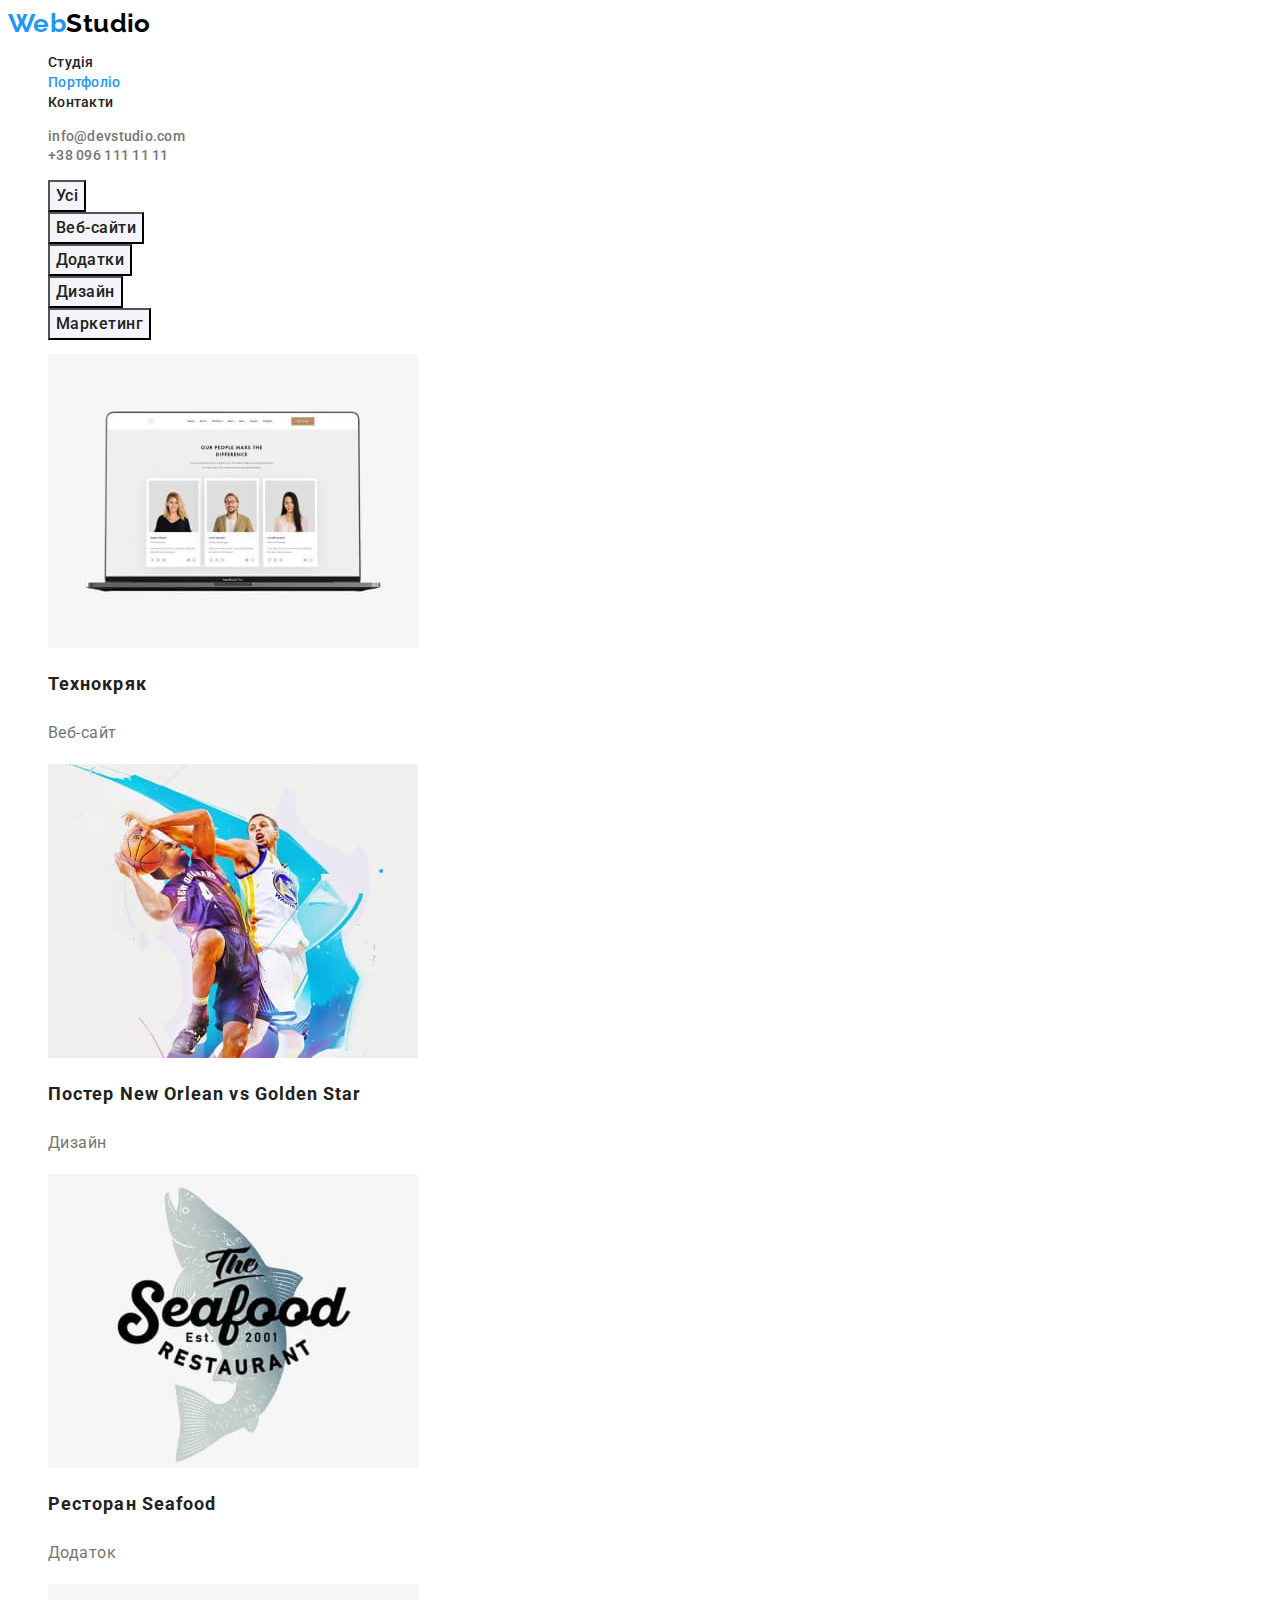
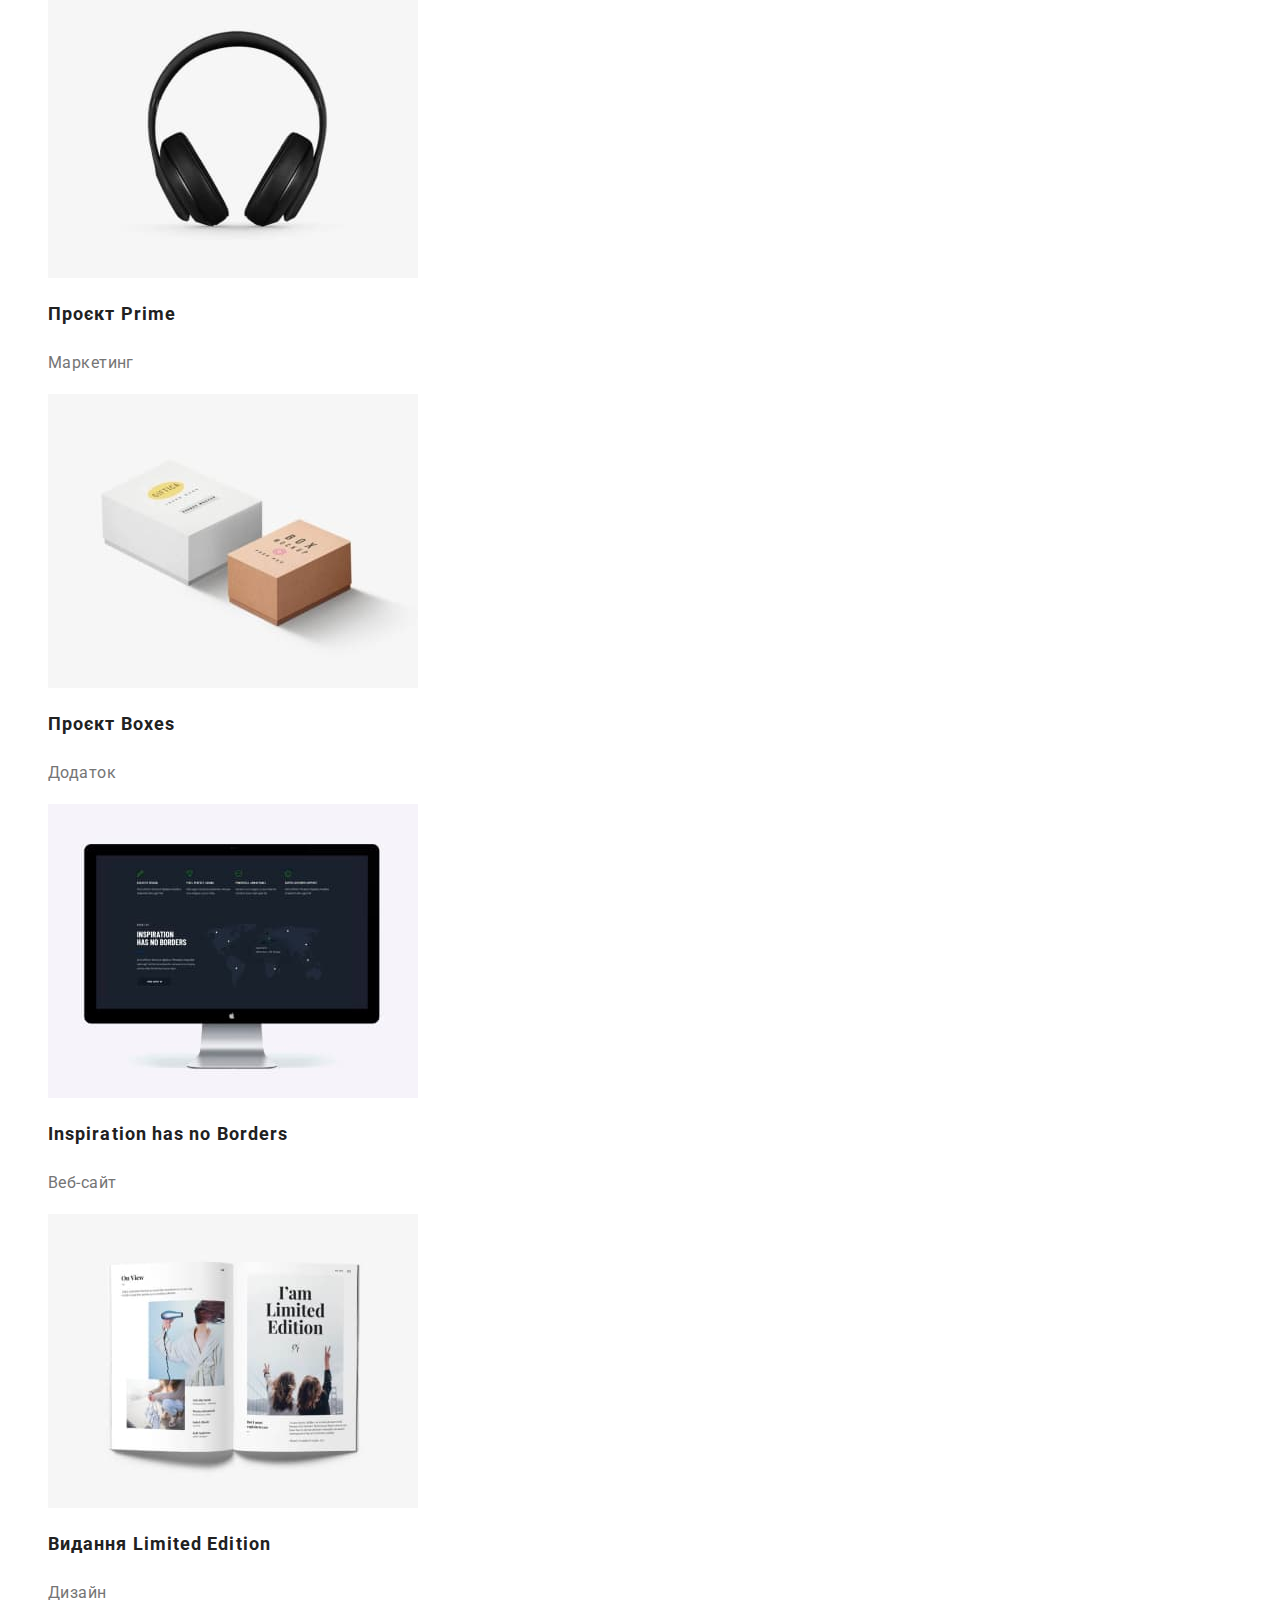
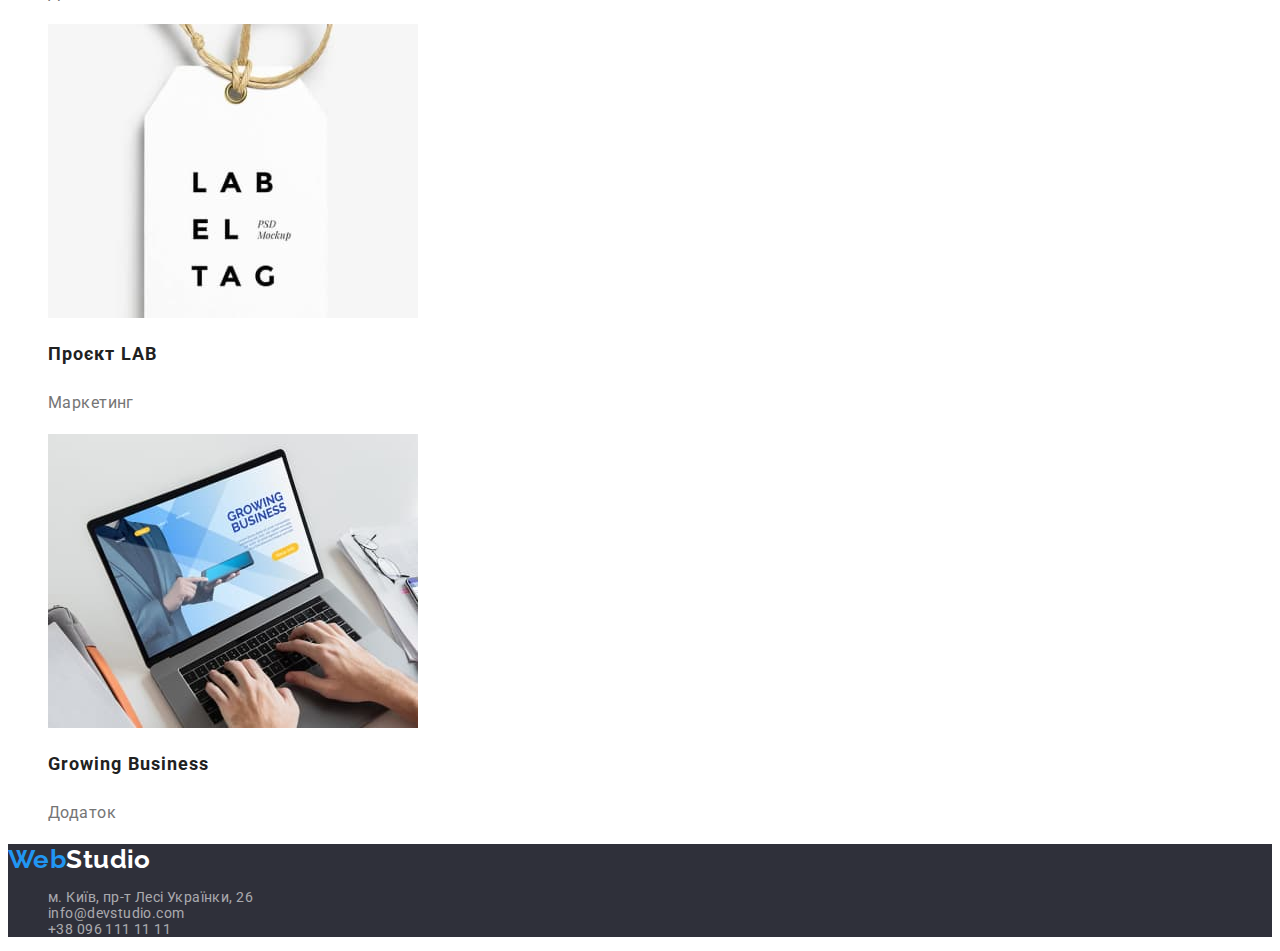
==== portfolio.html @ 928e6379 "Initial commit" ====
<!DOCTYPE html>
<html lang="uk">
  <head>
    <meta charset="UTF-8" />
    <meta http-equiv="X-UA-Compatible" content="IE=edge" />
    <meta name="viewport" content="width=device-width, initial-scale=1.0" />
    <title>WebStudio</title>
    <link rel="preconnect" href="https://fonts.googleapis.com" />
    <link rel="preconnect" href="https://fonts.gstatic.com" crossorigin />
    <link
      href="https://fonts.googleapis.com/css2?family=Raleway:wght@700&family=Roboto:wght@400;500;700;900&display=swap"
      rel="stylesheet"
    />
    <link rel="stylesheet" href="./css/styles.css" />
  </head>
  <body>
    <!-- Header -->
    <header>
      <a href="./index.html" class="logo link"
        ><span class="logo-brand-color">Web</span><span class="logo-black-color">Studio</span></a
      >

      <nav class="site-nav">
        <ul class="list">
          <li><a href="./index.html" class="link">Студія</a></li>
          <li><a href="./portfolio.html" class="link current">Портфоліо</a></li>
          <li><a href="" class="link">Контакти</a></li>
        </ul>
      </nav>

      <ul class="auth-nav list">
        <li><a href="mailto:info@devstudio.com" class="link">info@devstudio.com</a></li>
        <li><a href="tel:+380961111111" class="link">+38 096 111 11 11</a></li>
      </ul>
    </header>

    <!-- Main -->
    <main>
      <!-- Portfolio -->
      <section class="portfolio">
        <!-- Hidden header -->
        <h1 class="portfolio-title visually-hidden">Наші проекти</h1>
        <!-- Hidden header -->
        <ul class="list">
          <li><button type="button" class="portfolio-btn button">Усі</button></li>
          <li><button type="button" class="portfolio-btn button">Веб-сайти</button></li>
          <li><button type="button" class="portfolio-btn button">Додатки</button></li>
          <li><button type="button" class="portfolio-btn button">Дизайн</button></li>
          <li><button type="button" class="portfolio-btn button">Маркетинг</button></li>
        </ul>
        <ul class="list">
          <li>
            <a href="" class="link">
              <img
                src="./images/portfolio-project-1.jpg"
                alt="Презентація членів команди на екрані ноутбуку"
                width="370"
                height="294"
              />
              <h2 class="portfolio-subtitle">Технокряк</h2>
              <p class="portfolio-text">Веб-сайт</p>
            </a>
          </li>
          <li>
            <a href="" class="link">
              <img
                src="./images/portfolio-project-2.jpg"
                alt="Баскетболисти"
                width="370"
                height="294"
              />
              <h2 class="portfolio-subtitle">Постер New Orlean vs Golden Star</h2>
              <p class="portfolio-text">Дизайн</p>
            </a>
          </li>
          <li>
            <a href="" class="link">
              <img
                src="./images/portfolio-project-3.jpg"
                alt="Акула та назва ресторану"
                width="370"
                height="294"
              />
              <h2 class="portfolio-subtitle">Ресторан Seafood</h2>
              <p class="portfolio-text">Додаток</p>
            </a>
          </li>
          <li>
            <a href="" class="link">
              <img
                src="./images/portfolio-project-4.jpg"
                alt="Навушники"
                width="370"
                height="294"
              />
              <h2 class="portfolio-subtitle">Проєкт Prime</h2>
              <p class="portfolio-text">Маркетинг</p>
            </a>
          </li>
          <li>
            <a href="" class="link">
              <img
                src="./images/portfolio-project-5.jpg"
                alt="Дві коробки різного кольору"
                width="370"
                height="294"
              />
              <h2 class="portfolio-subtitle">Проєкт Boxes</h2>
              <p class="portfolio-text">Додаток</p>
            </a>
          </li>
          <li>
            <a href="" class="link">
              <img
                src="./images/portfolio-project-6.jpg"
                alt="Монітор із включеною презентацією"
                width="370"
                height="294"
              />
              <h2 class="portfolio-subtitle">Inspiration has no Borders</h2>
              <p class="portfolio-text">Веб-сайт</p>
            </a>
          </li>
          <li>
            <a href="" class="link">
              <img
                src="./images/portfolio-project-7.jpg"
                alt="Відкритий журнал"
                width="370"
                height="294"
              />
              <h2 class="portfolio-subtitle">Видання Limited Edition</h2>
              <p class="portfolio-text">Дизайн</p>
            </a>
          </li>
          <li>
            <a href="" class="link">
              <img
                src="./images/portfolio-project-8.jpg"
                alt="Етикетка із назвою бренда"
                width="370"
                height="294"
              />
              <h2 class="portfolio-subtitle">Проєкт LAB</h2>
              <p class="portfolio-text">Маркетинг</p>
            </a>
          </li>
          <li>
            <a href="" class="link">
              <img
                src="./images/portfolio-project-9.jpg"
                alt="Людина працює за ноутбуком"
                width="370"
                height="294"
              />
              <h2 class="portfolio-subtitle">Growing Business</h2>
              <p class="portfolio-text">Додаток</p>
            </a>
          </li>
        </ul>
      </section>
    </main>

    <!-- Footer -->

    <footer class="footer">
      <a href="./index.html" class="logo link"
        ><span class="logo-brand-color">Web</span><span class="logo-white-color">Studio</span></a
      >
      <address class="address">
        <ul class="list">
          <li class="adress-item">
            <a
              href="https://goo.gl/maps/5fsfiBMW47e9YTmSA"
              target="_blank"
              rel="noopener noreferrer nofollow"
              class="link"
              >м. Київ, пр-т Лесі Українки, 26</a
            >
          </li>
          <li class="adress-item">
            <a href="mailto:info@devstudio.com" class="link">info@devstudio.com</a>
          </li>
          <li class="adress-item">
            <a href="tel:+380961111111" class="link">+38 096 111 11 11</a>
          </li>
        </ul>
      </address>
    </footer>
  </body>
</html>
---- css/styles.css ----
:root {
    --primary-color: #757575;
    --secondary-color: #212121;
    --brand-color: #2196F3;
    --logo-primary-color: #000000;
    --logo-secondary-color: #FFFFFF;
    --address-footer-color: rgba(255, 255, 255, 0.6);
    --hero-and-footer-background-color: #2F303A;
    --hero-btn-backhround-hover: #188CE8;
    --portfolio-btn-background-color: #F5F4FA;
    --primary-font-family: 'Roboto',
        sans-serif;
    --logo-font-family: 'Raleway',
        sans-serif;
}

/* General */

body {
    color: var(--primary-color);

    font-family: var(--primary-font-family);
    font-size: 14px;
    letter-spacing: 0.03em;
}

.link {
    text-decoration: none;
}

.list {
    list-style: none;
}

.button {
    cursor: pointer;
}

.visually-hidden {
    color: rgba(0, 0, 0, 0);
    position: absolute;
    width: 1px;
    height: 1px;
    margin: -1px;
    border: 0;
    padding: 0;
    white-space: nowrap;
    clip-path: inset(100%);
    clip: rect(0 0 0 0);
    overflow: hidden;
}


/* logo */

.logo {
    font-family: var(--logo-font-family);
    font-weight: 700;
    font-size: 26px;
    line-height: 1.19;
}

.logo-brand-color {
    color: var(--brand-color);
}

.logo-black-color {
    color: var(--logo-primary-color)
}

.logo-white-color {
    color: var(--logo-secondary-color)
}

/* Header */

.site-nav .link{
    color: var(--secondary-color);

    font-weight: 500;
    font-size: 14px;
    line-height: 1.42;
    letter-spacing: 0.02em;
}

.site-nav .current {
    color: var(--brand-color)
}

.auth-nav .link {
    color: inherit;

    font-weight: 500;
    font-size: 14px;
    line-height: 1.42;
    letter-spacing: 0.02em;
}

.site-nav .link:hover,
.site-nav .link:focus,
.auth-nav .link:hover,
.auth-nav .link:focus {
    color: var(--brand-color);
}

/* Hero */

.hero,
.footer {
    background-color: var(--hero-and-footer-background-color);
}

.hero-title {
    color: var(--logo-secondary-color);

    font-weight: 900;
    font-size: 44px;
    line-height: 1.36;
    text-align: center;
    letter-spacing: 0.06em;
    text-transform: uppercase;
}

.hero-btn {
    color: var(--logo-secondary-color);
    background-color: var(--brand-color);

    font-family: inherit;
    font-weight: 700;
    font-size: 16px;
    line-height: 1.88;
    text-align: center;
    letter-spacing: 0.06em;
}

.hero-btn:hover,
.hero-btn:focus {
    background-color: var(--hero-btn-backhround-hover);
}

/* index.html -> h2 */

.features-title,
.activities-title,
.team-title {
color: var(--secondary-color);

font-weight: 700;
font-size: 36px;
line-height: 1.17;
text-align: center;
}

/* Features */

.features-subtitle {
    color: var(--secondary-color);

    font-weight: 700;
    font-size: 14px;
    line-height: 1.14;
    text-transform: uppercase;
}

.features-text {
    line-height: 1.71;
}

/* Our team */

.team-subtitle {
    color: var(--secondary-color);

    font-weight: 500;
    font-size: 16px;
    line-height: 1.19;
    text-align: center;
}

.team-text {
    font-size: 16px;
    line-height: 1.19;
    text-align: center;
}

/* address */

.address .link {
    color: var(--address-footer-color); 

    font-style: normal;  
}

.address .link:hover,
.address .link:focus {
    color: var(--logo-secondary-color);
}

/* Portfolio */

.portfolio-title {
    color: var(--secondary-color);
    
    font-weight: 700;
    font-size: 36px;
    line-height: 1.17;
    text-align: center;
}

.portfolio-subtitle {
    color: var(--secondary-color);

    font-weight: 700;
    font-size: 18px;
    line-height: 2;
    letter-spacing: 0.06em;
}

.portfolio-text {
    color: var(--primary-color);

    font-size: 16px;
    line-height: 1.88;  
}

/* Portfolio - buttons */

.portfolio-btn {
    color: var(--secondary-color);
    background-color: var(--portfolio-btn-background-color);

    font-family: inherit;
    font-style: normal;
    font-weight: 500;
    font-size: 16px;
    line-height: 1.62;
    text-align: center;
    letter-spacing: 0.03em;
}

.portfolio-btn:hover,
.portfolio-btn:focus {
    color: var(--logo-secondary-color);
    background-color: var(--brand-color);
}
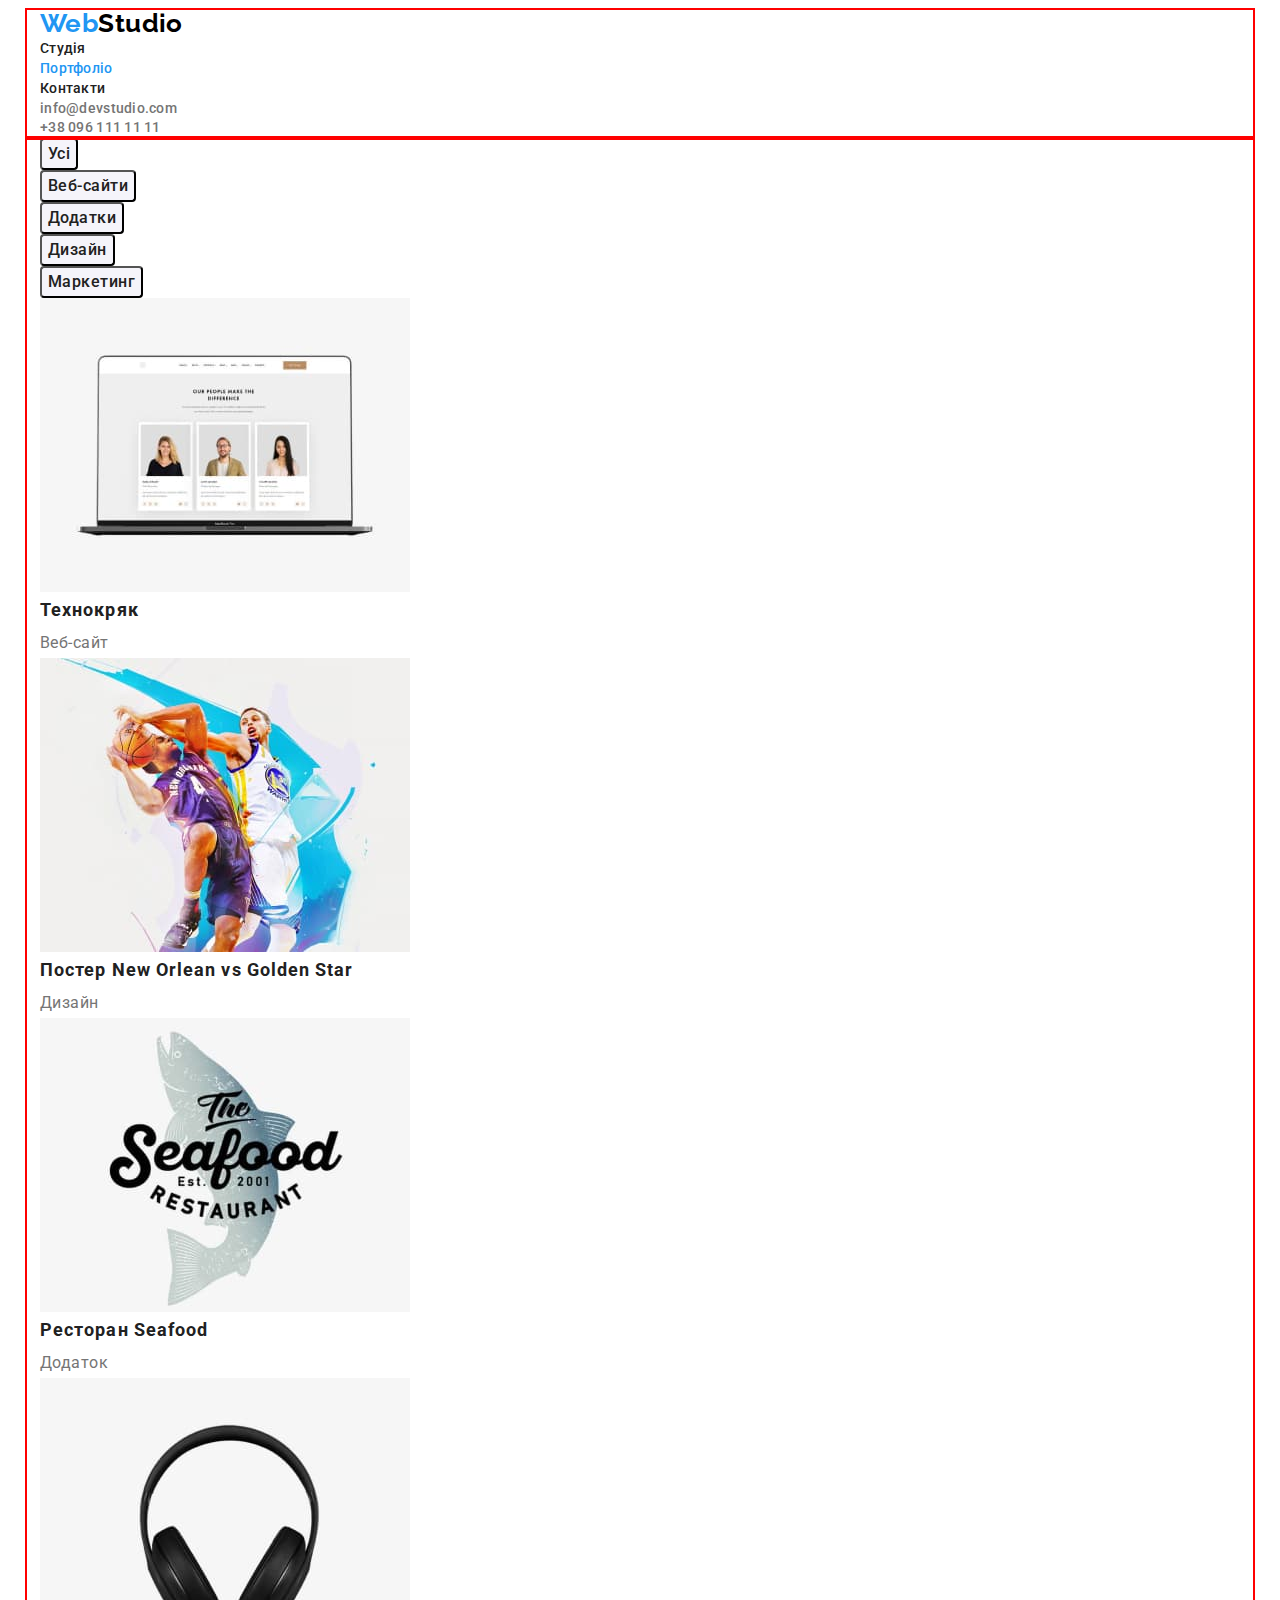
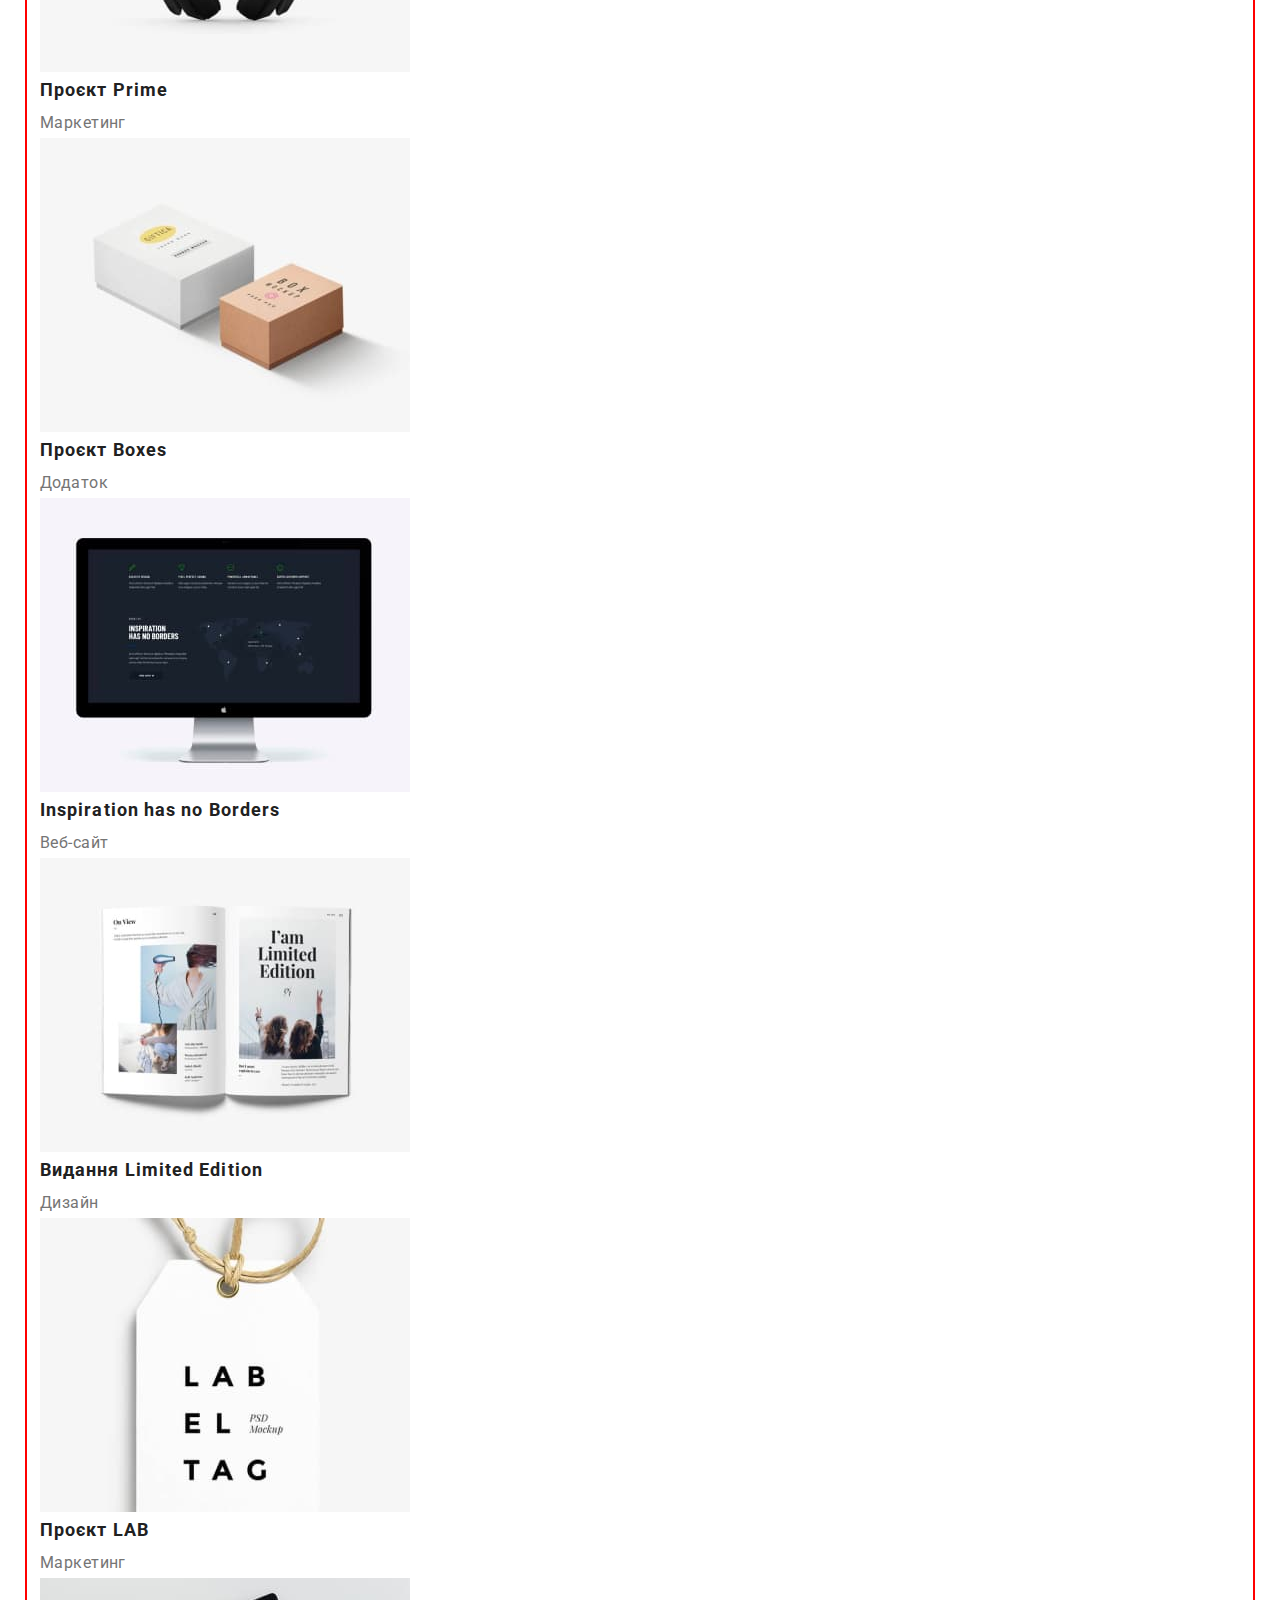
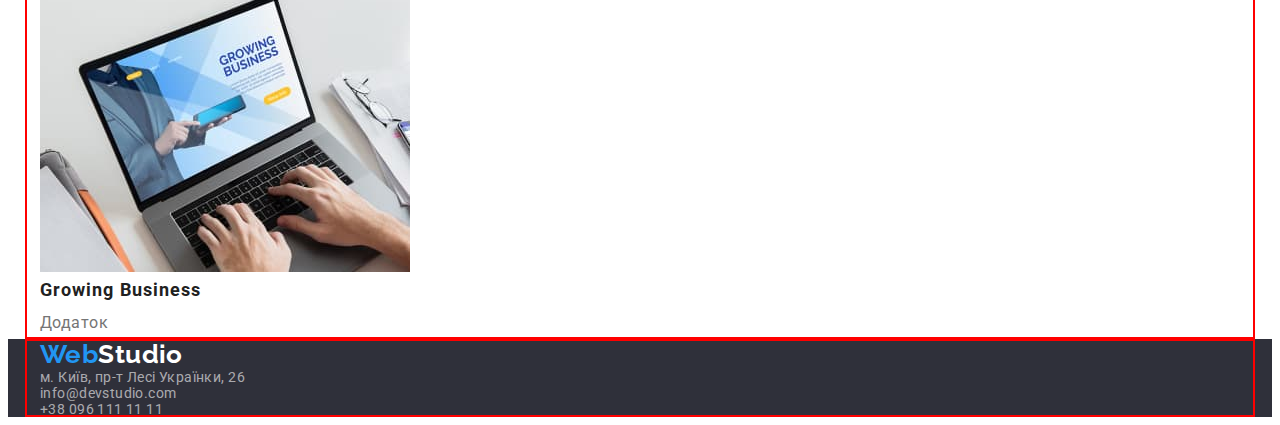
==== commit abcc6766: "add reset and container" ====
--- a/portfolio.html
+++ b/portfolio.html
@@ -5,187 +5,203 @@
     <meta http-equiv="X-UA-Compatible" content="IE=edge" />
     <meta name="viewport" content="width=device-width, initial-scale=1.0" />
     <title>WebStudio</title>
+
+    <link
+      rel="stylesheet"
+      href="https://cdnjs.cloudflare.com/ajax/libs/modern-normalize/1.1.0/modern-normalize.min.css"
+      integrity="sha512-wpPYUAdjBVSE4KJnH1VR1HeZfpl1ub8YT/NKx4PuQ5NmX2tKuGu6U/JRp5y+Y8XG2tV+wKQpNHVUX03MfMFn9Q=="
+      crossorigin="anonymous"
+      referrerpolicy="no-referrer"
+    />
+
     <link rel="preconnect" href="https://fonts.googleapis.com" />
     <link rel="preconnect" href="https://fonts.gstatic.com" crossorigin />
     <link
       href="https://fonts.googleapis.com/css2?family=Raleway:wght@700&family=Roboto:wght@400;500;700;900&display=swap"
       rel="stylesheet"
     />
+
     <link rel="stylesheet" href="./css/styles.css" />
   </head>
   <body>
     <!-- Header -->
     <header>
-      <a href="./index.html" class="logo link"
-        ><span class="logo-brand-color">Web</span><span class="logo-black-color">Studio</span></a
-      >
-
-      <nav class="site-nav">
-        <ul class="list">
-          <li><a href="./index.html" class="link">Студія</a></li>
-          <li><a href="./portfolio.html" class="link current">Портфоліо</a></li>
-          <li><a href="" class="link">Контакти</a></li>
+      <div class="container">
+        <a href="./index.html" class="logo link"
+          ><span class="logo-brand-color">Web</span><span class="logo-black-color">Studio</span></a
+        >
+
+        <nav class="site-nav">
+          <ul class="list">
+            <li><a href="./index.html" class="link">Студія</a></li>
+            <li><a href="./portfolio.html" class="link current">Портфоліо</a></li>
+            <li><a href="" class="link">Контакти</a></li>
+          </ul>
+        </nav>
+
+        <ul class="auth-nav list">
+          <li><a href="mailto:info@devstudio.com" class="link">info@devstudio.com</a></li>
+          <li><a href="tel:+380961111111" class="link">+38 096 111 11 11</a></li>
         </ul>
-      </nav>
-
-      <ul class="auth-nav list">
-        <li><a href="mailto:info@devstudio.com" class="link">info@devstudio.com</a></li>
-        <li><a href="tel:+380961111111" class="link">+38 096 111 11 11</a></li>
-      </ul>
+      </div>
     </header>
 
     <!-- Main -->
     <main>
       <!-- Portfolio -->
       <section class="portfolio">
-        <!-- Hidden header -->
-        <h1 class="portfolio-title visually-hidden">Наші проекти</h1>
-        <!-- Hidden header -->
-        <ul class="list">
-          <li><button type="button" class="portfolio-btn button">Усі</button></li>
-          <li><button type="button" class="portfolio-btn button">Веб-сайти</button></li>
-          <li><button type="button" class="portfolio-btn button">Додатки</button></li>
-          <li><button type="button" class="portfolio-btn button">Дизайн</button></li>
-          <li><button type="button" class="portfolio-btn button">Маркетинг</button></li>
-        </ul>
-        <ul class="list">
-          <li>
-            <a href="" class="link">
-              <img
-                src="./images/portfolio-project-1.jpg"
-                alt="Презентація членів команди на екрані ноутбуку"
-                width="370"
-                height="294"
-              />
-              <h2 class="portfolio-subtitle">Технокряк</h2>
-              <p class="portfolio-text">Веб-сайт</p>
-            </a>
-          </li>
-          <li>
-            <a href="" class="link">
-              <img
-                src="./images/portfolio-project-2.jpg"
-                alt="Баскетболисти"
-                width="370"
-                height="294"
-              />
-              <h2 class="portfolio-subtitle">Постер New Orlean vs Golden Star</h2>
-              <p class="portfolio-text">Дизайн</p>
-            </a>
-          </li>
-          <li>
-            <a href="" class="link">
-              <img
-                src="./images/portfolio-project-3.jpg"
-                alt="Акула та назва ресторану"
-                width="370"
-                height="294"
-              />
-              <h2 class="portfolio-subtitle">Ресторан Seafood</h2>
-              <p class="portfolio-text">Додаток</p>
-            </a>
-          </li>
-          <li>
-            <a href="" class="link">
-              <img
-                src="./images/portfolio-project-4.jpg"
-                alt="Навушники"
-                width="370"
-                height="294"
-              />
-              <h2 class="portfolio-subtitle">Проєкт Prime</h2>
-              <p class="portfolio-text">Маркетинг</p>
-            </a>
-          </li>
-          <li>
-            <a href="" class="link">
-              <img
-                src="./images/portfolio-project-5.jpg"
-                alt="Дві коробки різного кольору"
-                width="370"
-                height="294"
-              />
-              <h2 class="portfolio-subtitle">Проєкт Boxes</h2>
-              <p class="portfolio-text">Додаток</p>
-            </a>
-          </li>
-          <li>
-            <a href="" class="link">
-              <img
-                src="./images/portfolio-project-6.jpg"
-                alt="Монітор із включеною презентацією"
-                width="370"
-                height="294"
-              />
-              <h2 class="portfolio-subtitle">Inspiration has no Borders</h2>
-              <p class="portfolio-text">Веб-сайт</p>
-            </a>
-          </li>
-          <li>
-            <a href="" class="link">
-              <img
-                src="./images/portfolio-project-7.jpg"
-                alt="Відкритий журнал"
-                width="370"
-                height="294"
-              />
-              <h2 class="portfolio-subtitle">Видання Limited Edition</h2>
-              <p class="portfolio-text">Дизайн</p>
-            </a>
-          </li>
-          <li>
-            <a href="" class="link">
-              <img
-                src="./images/portfolio-project-8.jpg"
-                alt="Етикетка із назвою бренда"
-                width="370"
-                height="294"
-              />
-              <h2 class="portfolio-subtitle">Проєкт LAB</h2>
-              <p class="portfolio-text">Маркетинг</p>
-            </a>
-          </li>
-          <li>
-            <a href="" class="link">
-              <img
-                src="./images/portfolio-project-9.jpg"
-                alt="Людина працює за ноутбуком"
-                width="370"
-                height="294"
-              />
-              <h2 class="portfolio-subtitle">Growing Business</h2>
-              <p class="portfolio-text">Додаток</p>
-            </a>
-          </li>
-        </ul>
+        <div class="container">
+          <!-- Hidden header -->
+          <h1 class="portfolio-title visually-hidden">Наші проекти</h1>
+          <!-- Hidden header -->
+          <ul class="list">
+            <li><button type="button" class="portfolio-btn button">Усі</button></li>
+            <li><button type="button" class="portfolio-btn button">Веб-сайти</button></li>
+            <li><button type="button" class="portfolio-btn button">Додатки</button></li>
+            <li><button type="button" class="portfolio-btn button">Дизайн</button></li>
+            <li><button type="button" class="portfolio-btn button">Маркетинг</button></li>
+          </ul>
+          <ul class="list">
+            <li>
+              <a href="" class="link">
+                <img
+                  src="./images/portfolio-project-1.jpg"
+                  alt="Презентація членів команди на екрані ноутбуку"
+                  width="370"
+                  height="294"
+                />
+                <h2 class="portfolio-subtitle">Технокряк</h2>
+                <p class="portfolio-text">Веб-сайт</p>
+              </a>
+            </li>
+            <li>
+              <a href="" class="link">
+                <img
+                  src="./images/portfolio-project-2.jpg"
+                  alt="Баскетболисти"
+                  width="370"
+                  height="294"
+                />
+                <h2 class="portfolio-subtitle">Постер New Orlean vs Golden Star</h2>
+                <p class="portfolio-text">Дизайн</p>
+              </a>
+            </li>
+            <li>
+              <a href="" class="link">
+                <img
+                  src="./images/portfolio-project-3.jpg"
+                  alt="Акула та назва ресторану"
+                  width="370"
+                  height="294"
+                />
+                <h2 class="portfolio-subtitle">Ресторан Seafood</h2>
+                <p class="portfolio-text">Додаток</p>
+              </a>
+            </li>
+            <li>
+              <a href="" class="link">
+                <img
+                  src="./images/portfolio-project-4.jpg"
+                  alt="Навушники"
+                  width="370"
+                  height="294"
+                />
+                <h2 class="portfolio-subtitle">Проєкт Prime</h2>
+                <p class="portfolio-text">Маркетинг</p>
+              </a>
+            </li>
+            <li>
+              <a href="" class="link">
+                <img
+                  src="./images/portfolio-project-5.jpg"
+                  alt="Дві коробки різного кольору"
+                  width="370"
+                  height="294"
+                />
+                <h2 class="portfolio-subtitle">Проєкт Boxes</h2>
+                <p class="portfolio-text">Додаток</p>
+              </a>
+            </li>
+            <li>
+              <a href="" class="link">
+                <img
+                  src="./images/portfolio-project-6.jpg"
+                  alt="Монітор із включеною презентацією"
+                  width="370"
+                  height="294"
+                />
+                <h2 class="portfolio-subtitle">Inspiration has no Borders</h2>
+                <p class="portfolio-text">Веб-сайт</p>
+              </a>
+            </li>
+            <li>
+              <a href="" class="link">
+                <img
+                  src="./images/portfolio-project-7.jpg"
+                  alt="Відкритий журнал"
+                  width="370"
+                  height="294"
+                />
+                <h2 class="portfolio-subtitle">Видання Limited Edition</h2>
+                <p class="portfolio-text">Дизайн</p>
+              </a>
+            </li>
+            <li>
+              <a href="" class="link">
+                <img
+                  src="./images/portfolio-project-8.jpg"
+                  alt="Етикетка із назвою бренда"
+                  width="370"
+                  height="294"
+                />
+                <h2 class="portfolio-subtitle">Проєкт LAB</h2>
+                <p class="portfolio-text">Маркетинг</p>
+              </a>
+            </li>
+            <li>
+              <a href="" class="link">
+                <img
+                  src="./images/portfolio-project-9.jpg"
+                  alt="Людина працює за ноутбуком"
+                  width="370"
+                  height="294"
+                />
+                <h2 class="portfolio-subtitle">Growing Business</h2>
+                <p class="portfolio-text">Додаток</p>
+              </a>
+            </li>
+          </ul>
+        </div>
       </section>
     </main>
 
     <!-- Footer -->
 
     <footer class="footer">
-      <a href="./index.html" class="logo link"
-        ><span class="logo-brand-color">Web</span><span class="logo-white-color">Studio</span></a
-      >
-      <address class="address">
-        <ul class="list">
-          <li class="adress-item">
-            <a
-              href="https://goo.gl/maps/5fsfiBMW47e9YTmSA"
-              target="_blank"
-              rel="noopener noreferrer nofollow"
-              class="link"
-              >м. Київ, пр-т Лесі Українки, 26</a
-            >
-          </li>
-          <li class="adress-item">
-            <a href="mailto:info@devstudio.com" class="link">info@devstudio.com</a>
-          </li>
-          <li class="adress-item">
-            <a href="tel:+380961111111" class="link">+38 096 111 11 11</a>
-          </li>
-        </ul>
-      </address>
+      <div class="container">
+        <a href="./index.html" class="logo link"
+          ><span class="logo-brand-color">Web</span><span class="logo-white-color">Studio</span></a
+        >
+        <address class="address">
+          <ul class="list">
+            <li class="adress-item">
+              <a
+                href="https://goo.gl/maps/5fsfiBMW47e9YTmSA"
+                target="_blank"
+                rel="noopener noreferrer nofollow"
+                class="link"
+                >м. Київ, пр-т Лесі Українки, 26</a
+              >
+            </li>
+            <li class="adress-item">
+              <a href="mailto:info@devstudio.com" class="link">info@devstudio.com</a>
+            </li>
+            <li class="adress-item">
+              <a href="tel:+380961111111" class="link">+38 096 111 11 11</a>
+            </li>
+          </ul>
+        </address>
+      </div>
     </footer>
   </body>
 </html>
--- a/css/styles.css
+++ b/css/styles.css
@@ -16,6 +16,30 @@
 
 /* General */
 
+/* Reset */
+
+h1, h2, h3, h4, h5, h6, p {
+    margin: 0;
+    padding: 0;
+}
+
+.link {
+    text-decoration: none;
+    color: currentColor;
+}
+
+.list {
+    list-style: none;
+    margin: 0;
+    padding: 0;
+}
+
+img {
+    display: block;
+}
+
+/* END Reset */
+
 body {
     color: var(--primary-color);
 
@@ -24,16 +48,24 @@
     letter-spacing: 0.03em;
 }
 
-.link {
-    text-decoration: none;
-}
-
-.list {
-    list-style: none;
+.container {
+    width: 1200px;
+    padding-left: 15px;
+    padding-right: 15px;
+    margin-left: auto;
+    margin-right: auto;
+
+    outline: 2px solid red;
+    outline-offset: -2px;
+}
+
+.section {
+    padding: 94px 0;
 }
 
 .button {
     cursor: pointer;
+    border-radius: 4px;
 }
 
 .visually-hidden {
@@ -74,6 +106,9 @@
 
 /* Header */
 
+.header {
+    border-bottom: 1px solid #ECECEC;
+}
 .site-nav .link{
     color: var(--secondary-color);
 
@@ -110,7 +145,13 @@
     background-color: var(--hero-and-footer-background-color);
 }
 
+.hero.section {
+    padding: 200px 0;
+}
+
 .hero-title {
+    margin-bottom: 30px;
+
     color: var(--logo-secondary-color);
 
     font-weight: 900;
@@ -122,6 +163,11 @@
 }
 
 .hero-btn {
+    padding: 10px 32px;
+    border-width: 0;
+    min-width: 216px;
+    min-height: 50px;
+
     color: var(--logo-secondary-color);
     background-color: var(--brand-color);
 
@@ -154,6 +200,8 @@
 /* Features */
 
 .features-subtitle {
+    margin-bottom: 10px;
+
     color: var(--secondary-color);
 
     font-weight: 700;
@@ -165,6 +213,13 @@
 .features-text {
     line-height: 1.71;
 }
+
+/* Our activities */
+
+.activities.section {
+    padding-top: 0;
+}
+
 
 /* Our team */
 
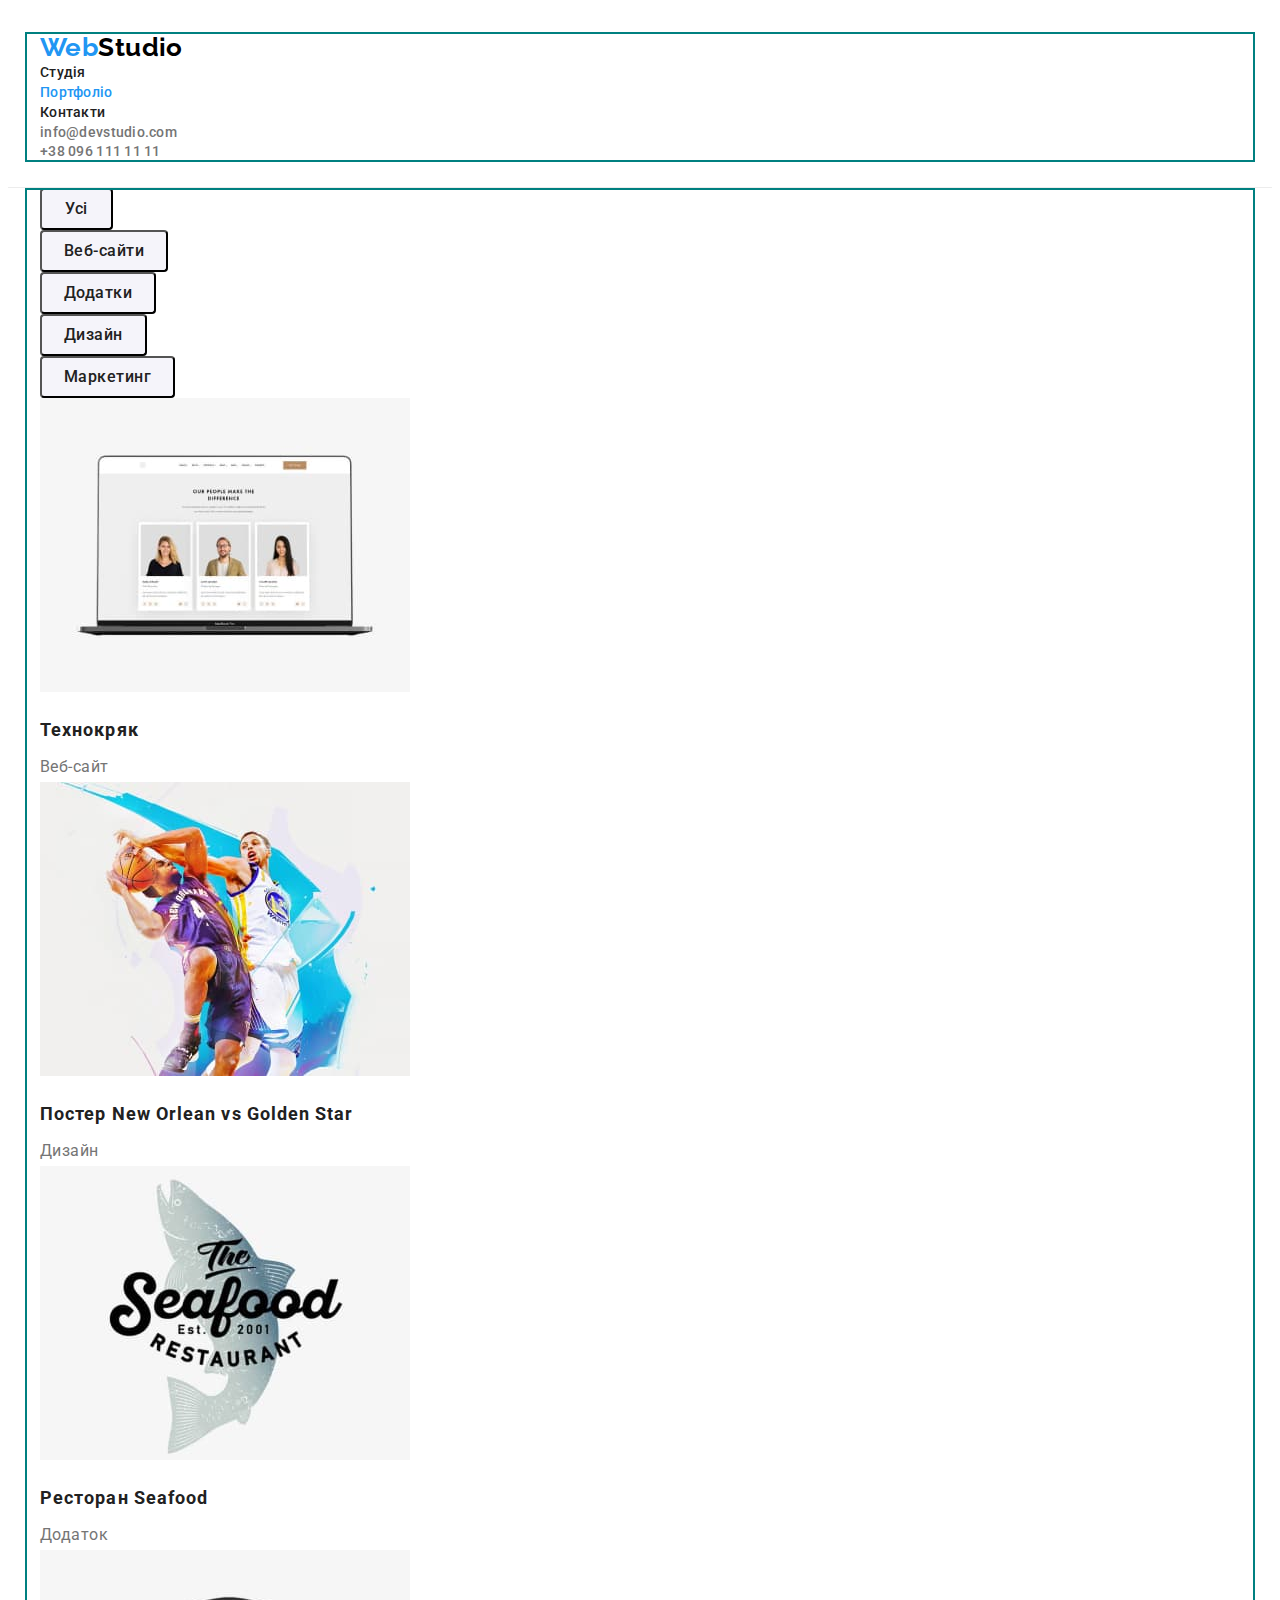
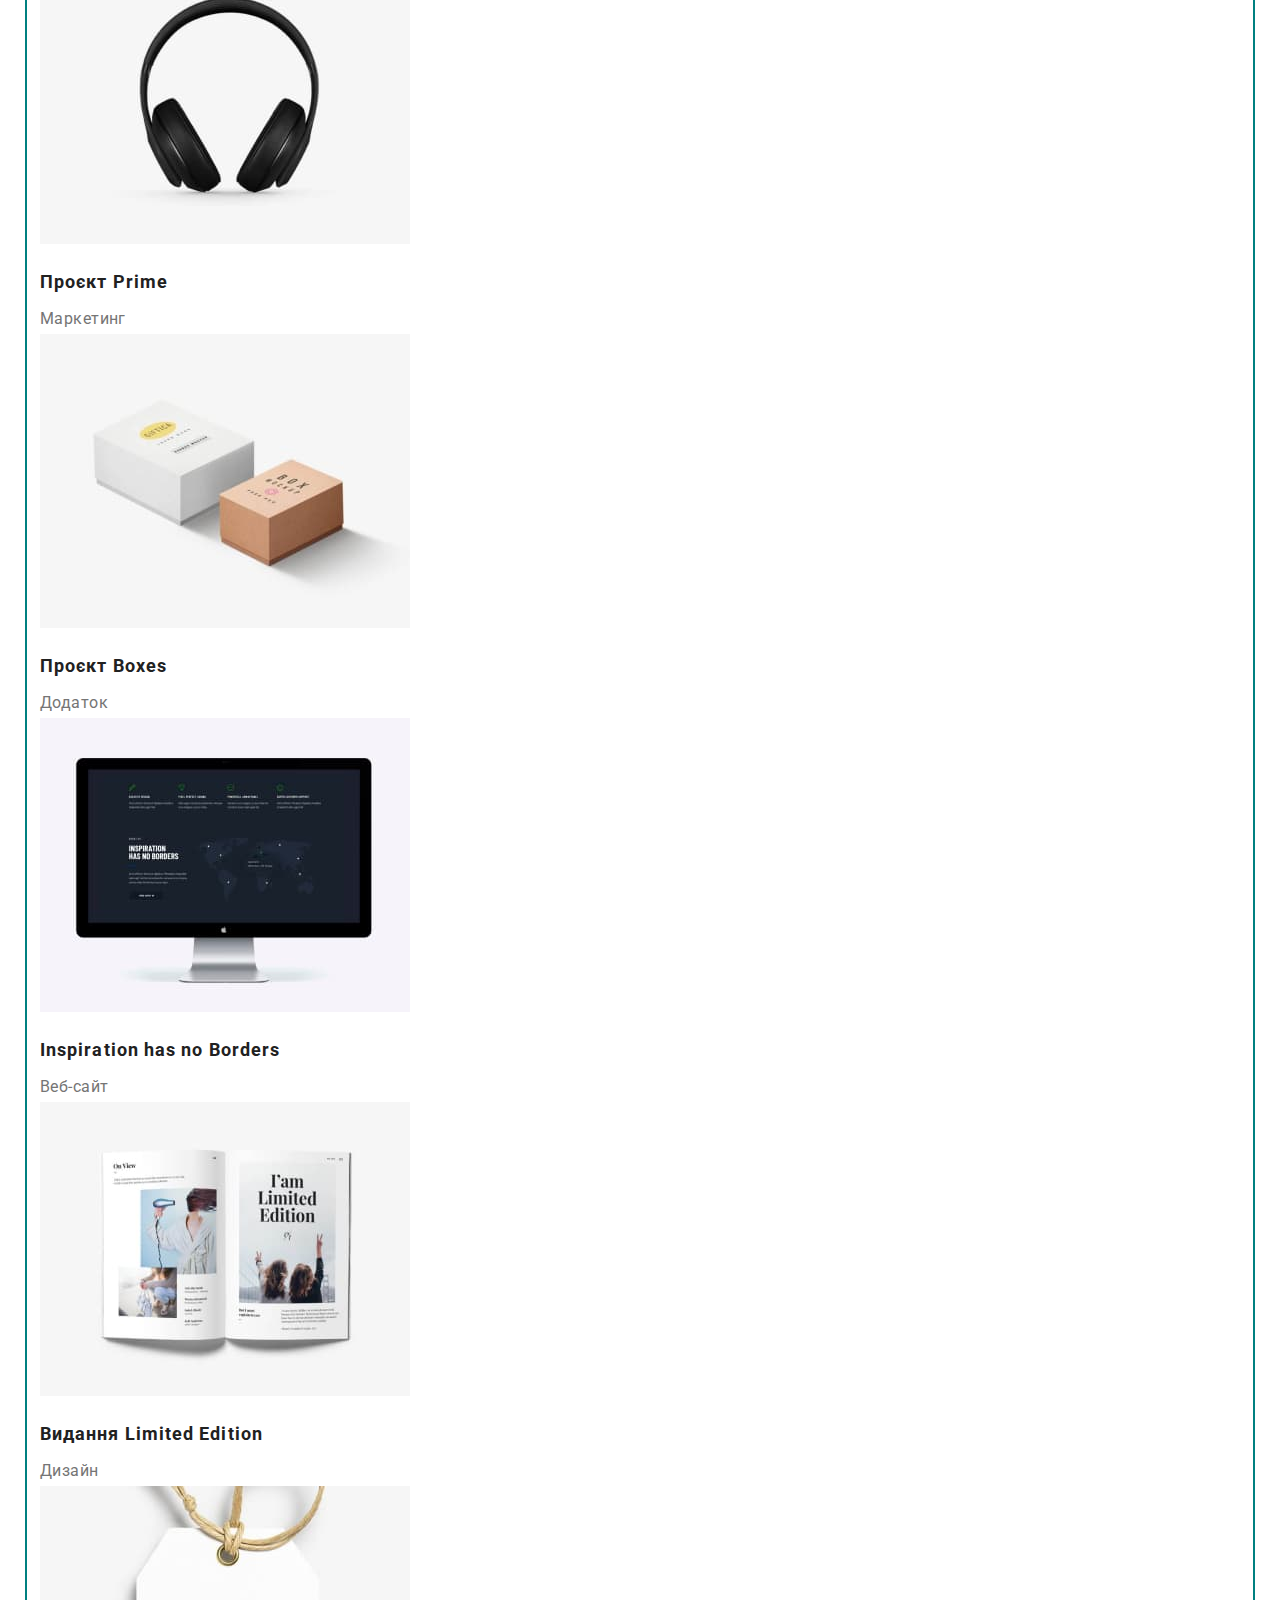
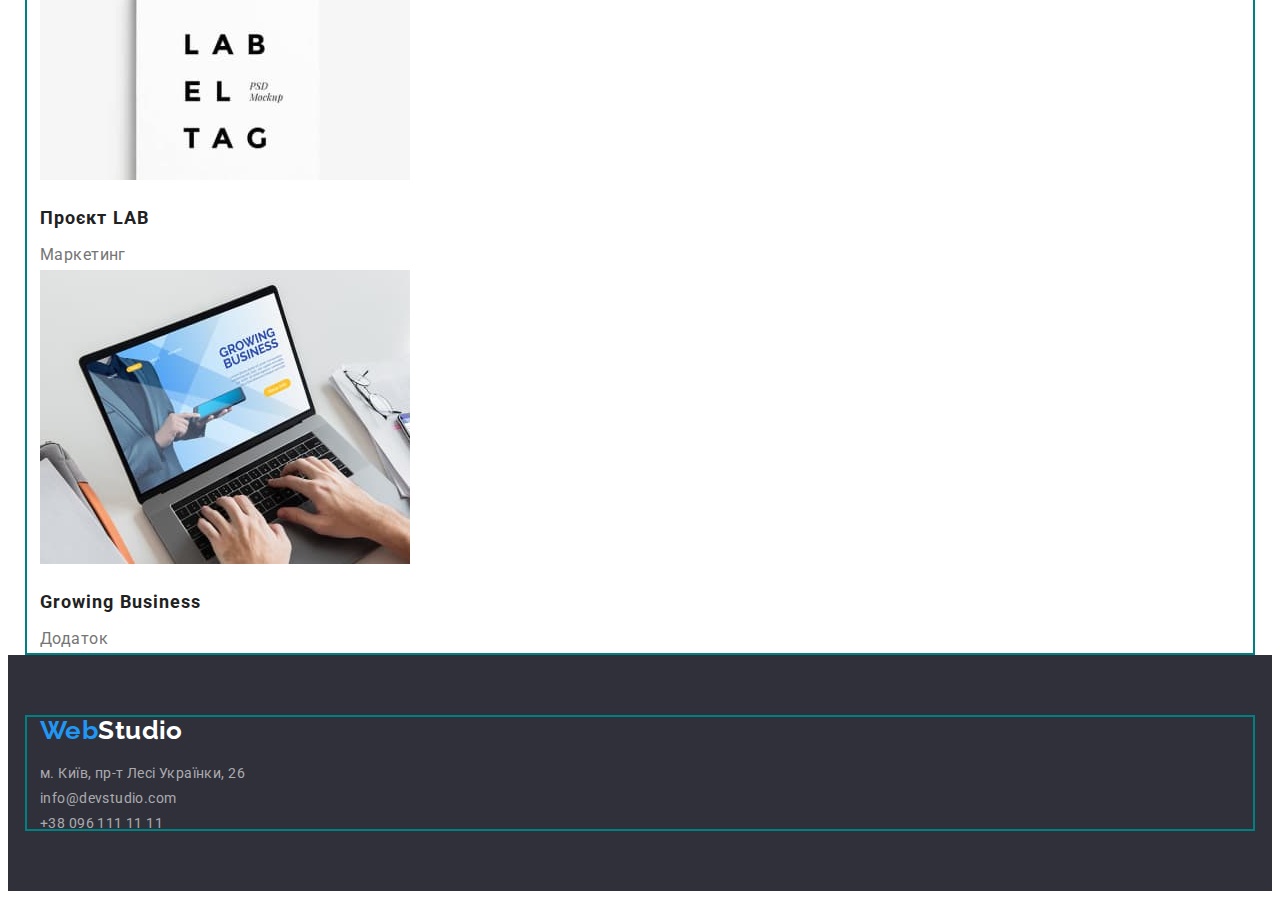
==== commit 160100ea: "add margins and paddings" ====
--- a/portfolio.html
+++ b/portfolio.html
@@ -25,7 +25,7 @@
   </head>
   <body>
     <!-- Header -->
-    <header>
+    <header class="header">
       <div class="container">
         <a href="./index.html" class="logo link"
           ><span class="logo-brand-color">Web</span><span class="logo-black-color">Studio</span></a
@@ -69,6 +69,7 @@
                   alt="Презентація членів команди на екрані ноутбуку"
                   width="370"
                   height="294"
+                  class="potfolio-img"
                 />
                 <h2 class="portfolio-subtitle">Технокряк</h2>
                 <p class="portfolio-text">Веб-сайт</p>
@@ -81,6 +82,7 @@
                   alt="Баскетболисти"
                   width="370"
                   height="294"
+                  class="potfolio-img"
                 />
                 <h2 class="portfolio-subtitle">Постер New Orlean vs Golden Star</h2>
                 <p class="portfolio-text">Дизайн</p>
@@ -93,6 +95,7 @@
                   alt="Акула та назва ресторану"
                   width="370"
                   height="294"
+                  class="potfolio-img"
                 />
                 <h2 class="portfolio-subtitle">Ресторан Seafood</h2>
                 <p class="portfolio-text">Додаток</p>
@@ -105,6 +108,7 @@
                   alt="Навушники"
                   width="370"
                   height="294"
+                  class="potfolio-img"
                 />
                 <h2 class="portfolio-subtitle">Проєкт Prime</h2>
                 <p class="portfolio-text">Маркетинг</p>
@@ -117,6 +121,7 @@
                   alt="Дві коробки різного кольору"
                   width="370"
                   height="294"
+                  class="potfolio-img"
                 />
                 <h2 class="portfolio-subtitle">Проєкт Boxes</h2>
                 <p class="portfolio-text">Додаток</p>
@@ -129,6 +134,7 @@
                   alt="Монітор із включеною презентацією"
                   width="370"
                   height="294"
+                  class="potfolio-img"
                 />
                 <h2 class="portfolio-subtitle">Inspiration has no Borders</h2>
                 <p class="portfolio-text">Веб-сайт</p>
@@ -141,6 +147,7 @@
                   alt="Відкритий журнал"
                   width="370"
                   height="294"
+                  class="potfolio-img"
                 />
                 <h2 class="portfolio-subtitle">Видання Limited Edition</h2>
                 <p class="portfolio-text">Дизайн</p>
@@ -153,6 +160,7 @@
                   alt="Етикетка із назвою бренда"
                   width="370"
                   height="294"
+                  class="potfolio-img"
                 />
                 <h2 class="portfolio-subtitle">Проєкт LAB</h2>
                 <p class="portfolio-text">Маркетинг</p>
@@ -165,6 +173,7 @@
                   alt="Людина працює за ноутбуком"
                   width="370"
                   height="294"
+                  class="potfolio-img"
                 />
                 <h2 class="portfolio-subtitle">Growing Business</h2>
                 <p class="portfolio-text">Додаток</p>
@@ -179,12 +188,15 @@
 
     <footer class="footer">
       <div class="container">
-        <a href="./index.html" class="logo link"
-          ><span class="logo-brand-color">Web</span><span class="logo-white-color">Studio</span></a
-        >
+        <div class="footer-logo">
+          <a href="./index.html" class="logo link"
+            ><span class="logo-brand-color">Web</span
+            ><span class="logo-white-color">Studio</span></a
+          >
+        </div>
         <address class="address">
           <ul class="list">
-            <li class="adress-item">
+            <li class="address-item">
               <a
                 href="https://goo.gl/maps/5fsfiBMW47e9YTmSA"
                 target="_blank"
@@ -193,10 +205,10 @@
                 >м. Київ, пр-т Лесі Українки, 26</a
               >
             </li>
-            <li class="adress-item">
+            <li class="address-item">
               <a href="mailto:info@devstudio.com" class="link">info@devstudio.com</a>
             </li>
-            <li class="adress-item">
+            <li class="address-item">
               <a href="tel:+380961111111" class="link">+38 096 111 11 11</a>
             </li>
           </ul>
--- a/css/styles.css
+++ b/css/styles.css
@@ -55,12 +55,15 @@
     margin-left: auto;
     margin-right: auto;
 
+    outline: 2px solid teal;
+    outline-offset: -2px;
+}
+
+.section {
+    padding: 94px 0;
+
     outline: 2px solid red;
     outline-offset: -2px;
-}
-
-.section {
-    padding: 94px 0;
 }
 
 .button {
@@ -108,6 +111,7 @@
 
 .header {
     border-bottom: 1px solid #ECECEC;
+    padding: 24px 0 25px 0;
 }
 .site-nav .link{
     color: var(--secondary-color);
@@ -189,6 +193,8 @@
 .features-title,
 .activities-title,
 .team-title {
+margin-bottom: 50px;
+
 color: var(--secondary-color);
 
 font-weight: 700;
@@ -223,7 +229,24 @@
 
 /* Our team */
 
+.team.section {
+    background-color: #F5F4FA;
+}
+
+/* .team-card {
+    box-shadow: 0px 1px 3px rgba(0, 0, 0, 0.12), 
+                0px 1px 1px rgba(0, 0, 0, 0.14), 
+                0px 2px 1px rgba(0, 0, 0, 0.2);
+    border-radius: 0px 0px 4px 4px;
+} */
+
+.team-img {
+    margin-bottom: 30px;
+}
+
 .team-subtitle {
+    margin-bottom: 10px;
+
     color: var(--secondary-color);
 
     font-weight: 500;
@@ -236,6 +259,16 @@
     font-size: 16px;
     line-height: 1.19;
     text-align: center;
+}
+
+/* footer */
+
+.footer {
+    padding: 60px 0;
+}
+
+.footer-logo {
+    margin-bottom: 20px;
 }
 
 /* address */
@@ -251,6 +284,10 @@
     color: var(--logo-secondary-color);
 }
 
+.address-item:not(:last-child) {
+    margin-bottom: 9px;
+}
+
 /* Portfolio */
 
 .portfolio-title {
@@ -262,7 +299,13 @@
     text-align: center;
 }
 
+.potfolio-img {
+    margin-bottom: 20px;
+}
+
 .portfolio-subtitle {
+    margin-bottom: 4px;
+
     color: var(--secondary-color);
 
     font-weight: 700;
@@ -281,6 +324,10 @@
 /* Portfolio - buttons */
 
 .portfolio-btn {
+    padding: 6px 22px;
+    min-height: 38px;
+    min-width: 73px;
+
     color: var(--secondary-color);
     background-color: var(--portfolio-btn-background-color);
 
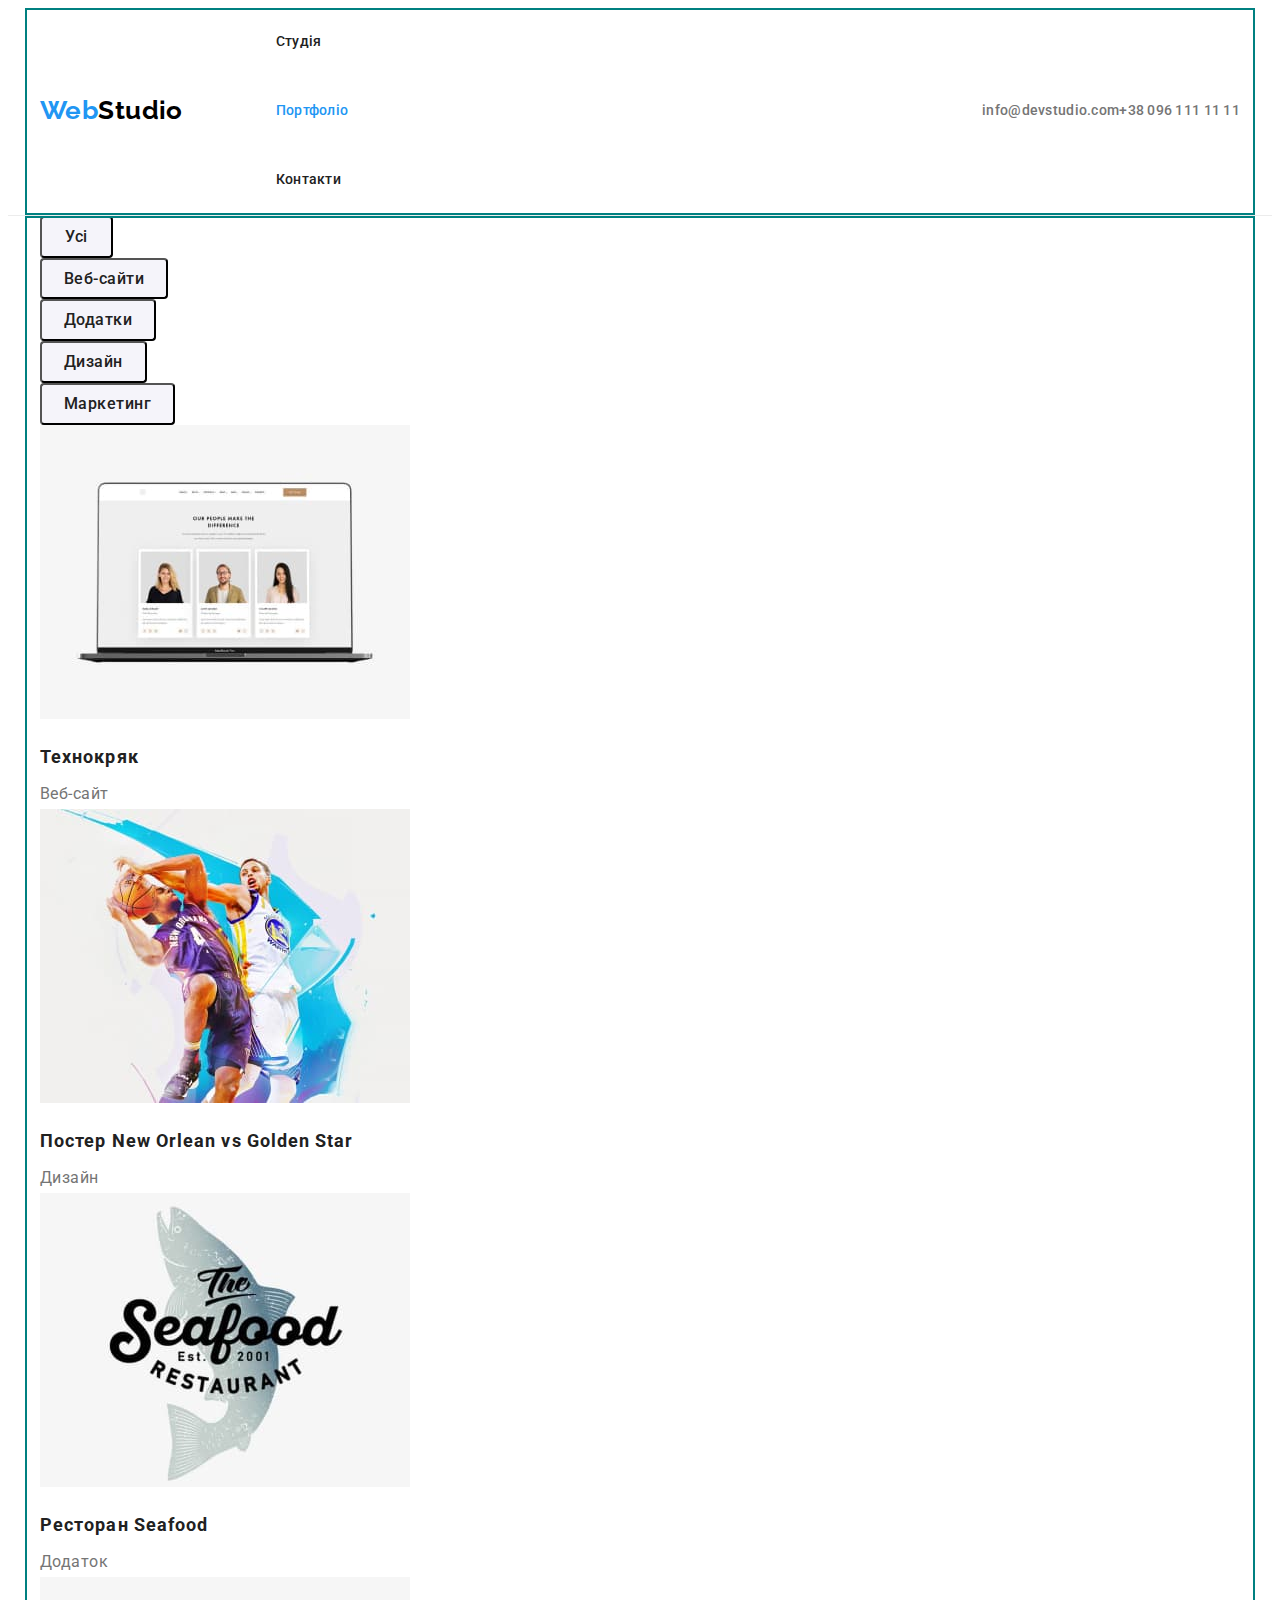
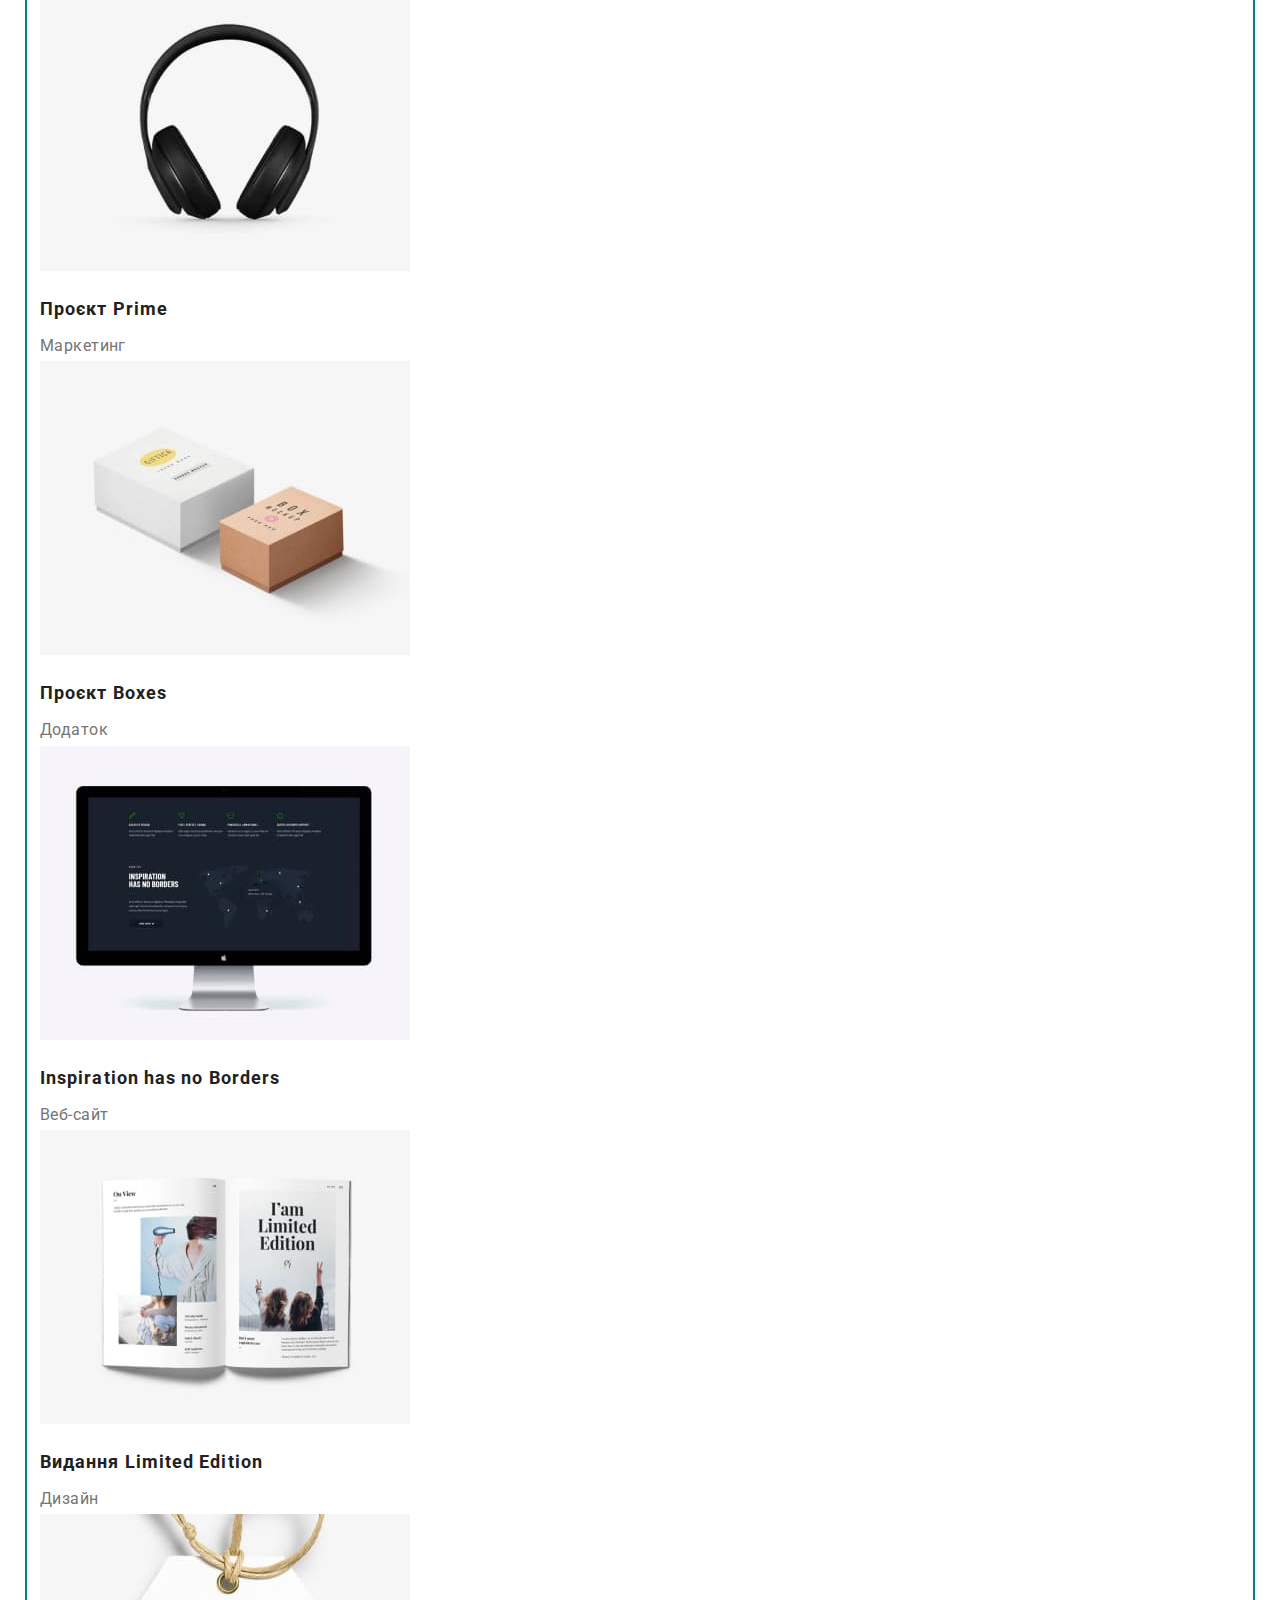
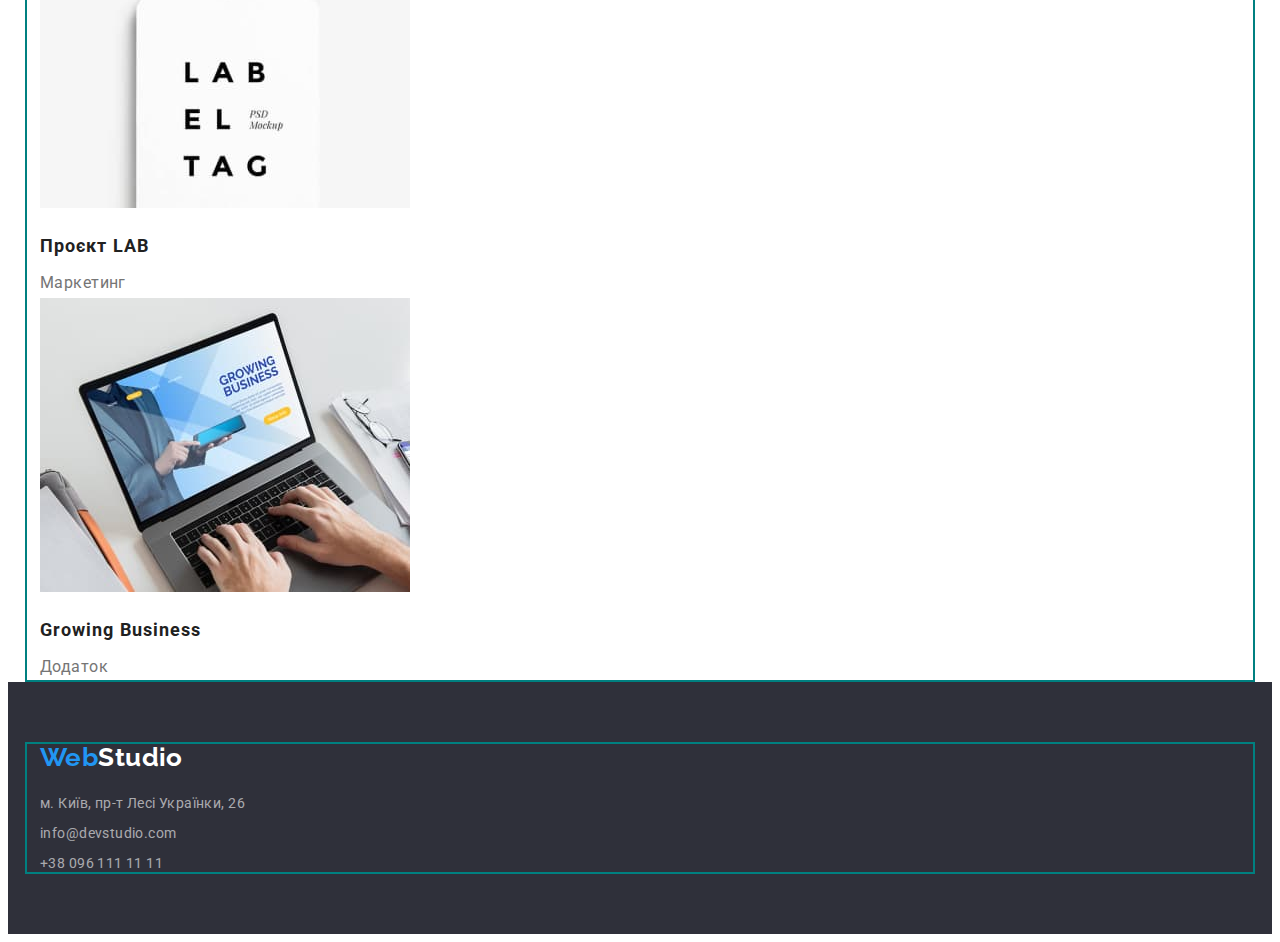
==== commit 64b72451: "add flex to header" ====
--- a/portfolio.html
+++ b/portfolio.html
@@ -188,12 +188,9 @@
 
     <footer class="footer">
       <div class="container">
-        <div class="footer-logo">
-          <a href="./index.html" class="logo link"
-            ><span class="logo-brand-color">Web</span
-            ><span class="logo-white-color">Studio</span></a
-          >
-        </div>
+        <a href="./index.html" class="logo link footer-logo"
+          ><span class="logo-brand-color">Web</span><span class="logo-white-color">Studio</span></a
+        >
         <address class="address">
           <ul class="list">
             <li class="address-item">
--- a/css/styles.css
+++ b/css/styles.css
@@ -26,6 +26,7 @@
 .link {
     text-decoration: none;
     color: currentColor;
+    display: block;
 }
 
 .list {
@@ -109,10 +110,40 @@
 
 /* Header */
 
+.header > .container {
+    display: flex;
+    align-items: center;
+}
+
+.site-nav-list {
+    display: flex;
+    /* margin-right: 50px; */
+}
+
+.auth-nav {
+    display: flex;
+    margin-left: auto;
+}
+
+.header .logo {
+    margin-right: 93px;
+}
+
+.site-nav-item:not(:last-child), 
+.auth-nav-item:not(:last-child) {
+    margin-right: 50px;
+}
+
+
 .header {
     border-bottom: 1px solid #ECECEC;
+    /* padding: 24px 0 25px 0; */
+}
+
+.header .link {
     padding: 24px 0 25px 0;
 }
+
 .site-nav .link{
     color: var(--secondary-color);
 
@@ -151,6 +182,7 @@
 
 .hero.section {
     padding: 200px 0;
+    text-align: center;
 }
 
 .hero-title {
@@ -161,7 +193,6 @@
     font-weight: 900;
     font-size: 44px;
     line-height: 1.36;
-    text-align: center;
     letter-spacing: 0.06em;
     text-transform: uppercase;
 }
@@ -276,12 +307,16 @@
 .address .link {
     color: var(--address-footer-color); 
 
-    font-style: normal;  
+    font-style: normal;
 }
 
 .address .link:hover,
 .address .link:focus {
     color: var(--logo-secondary-color);
+}
+
+.address-item {
+    line-height: 1.5;
 }
 
 .address-item:not(:last-child) {
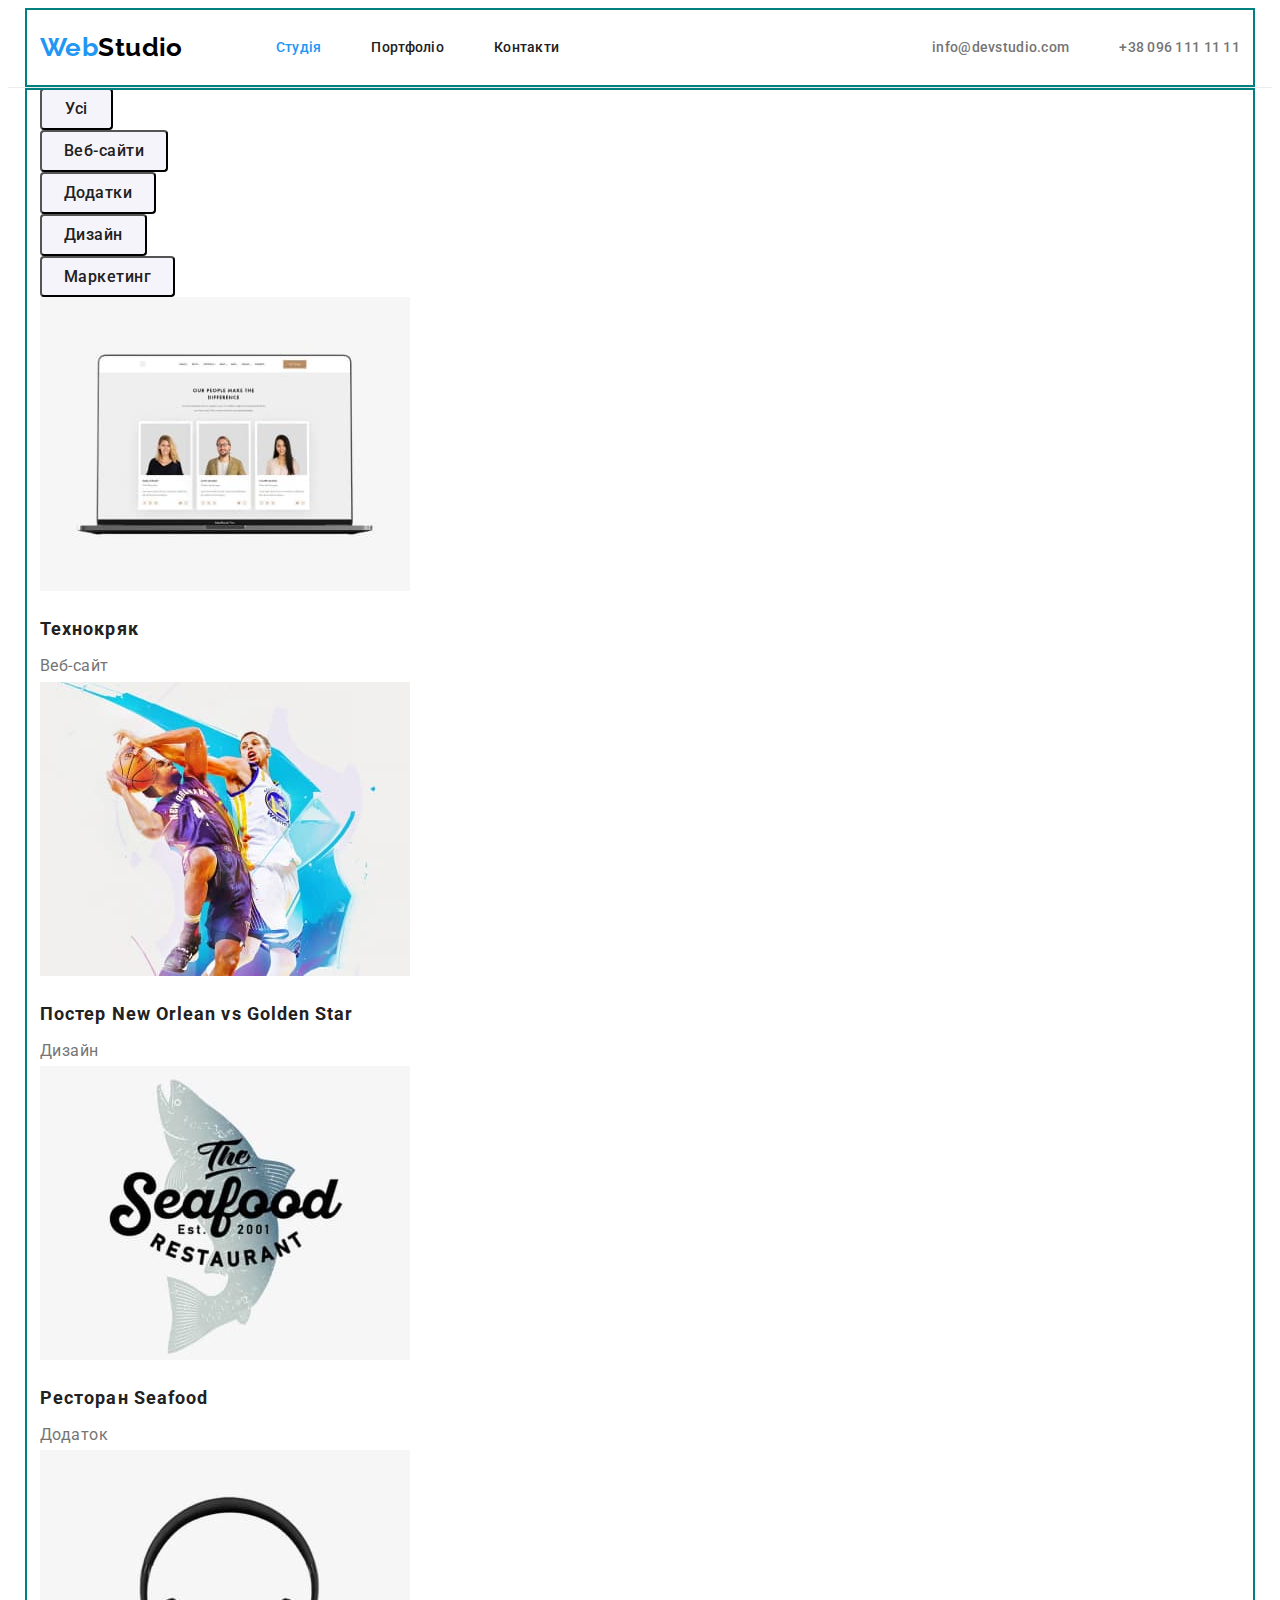
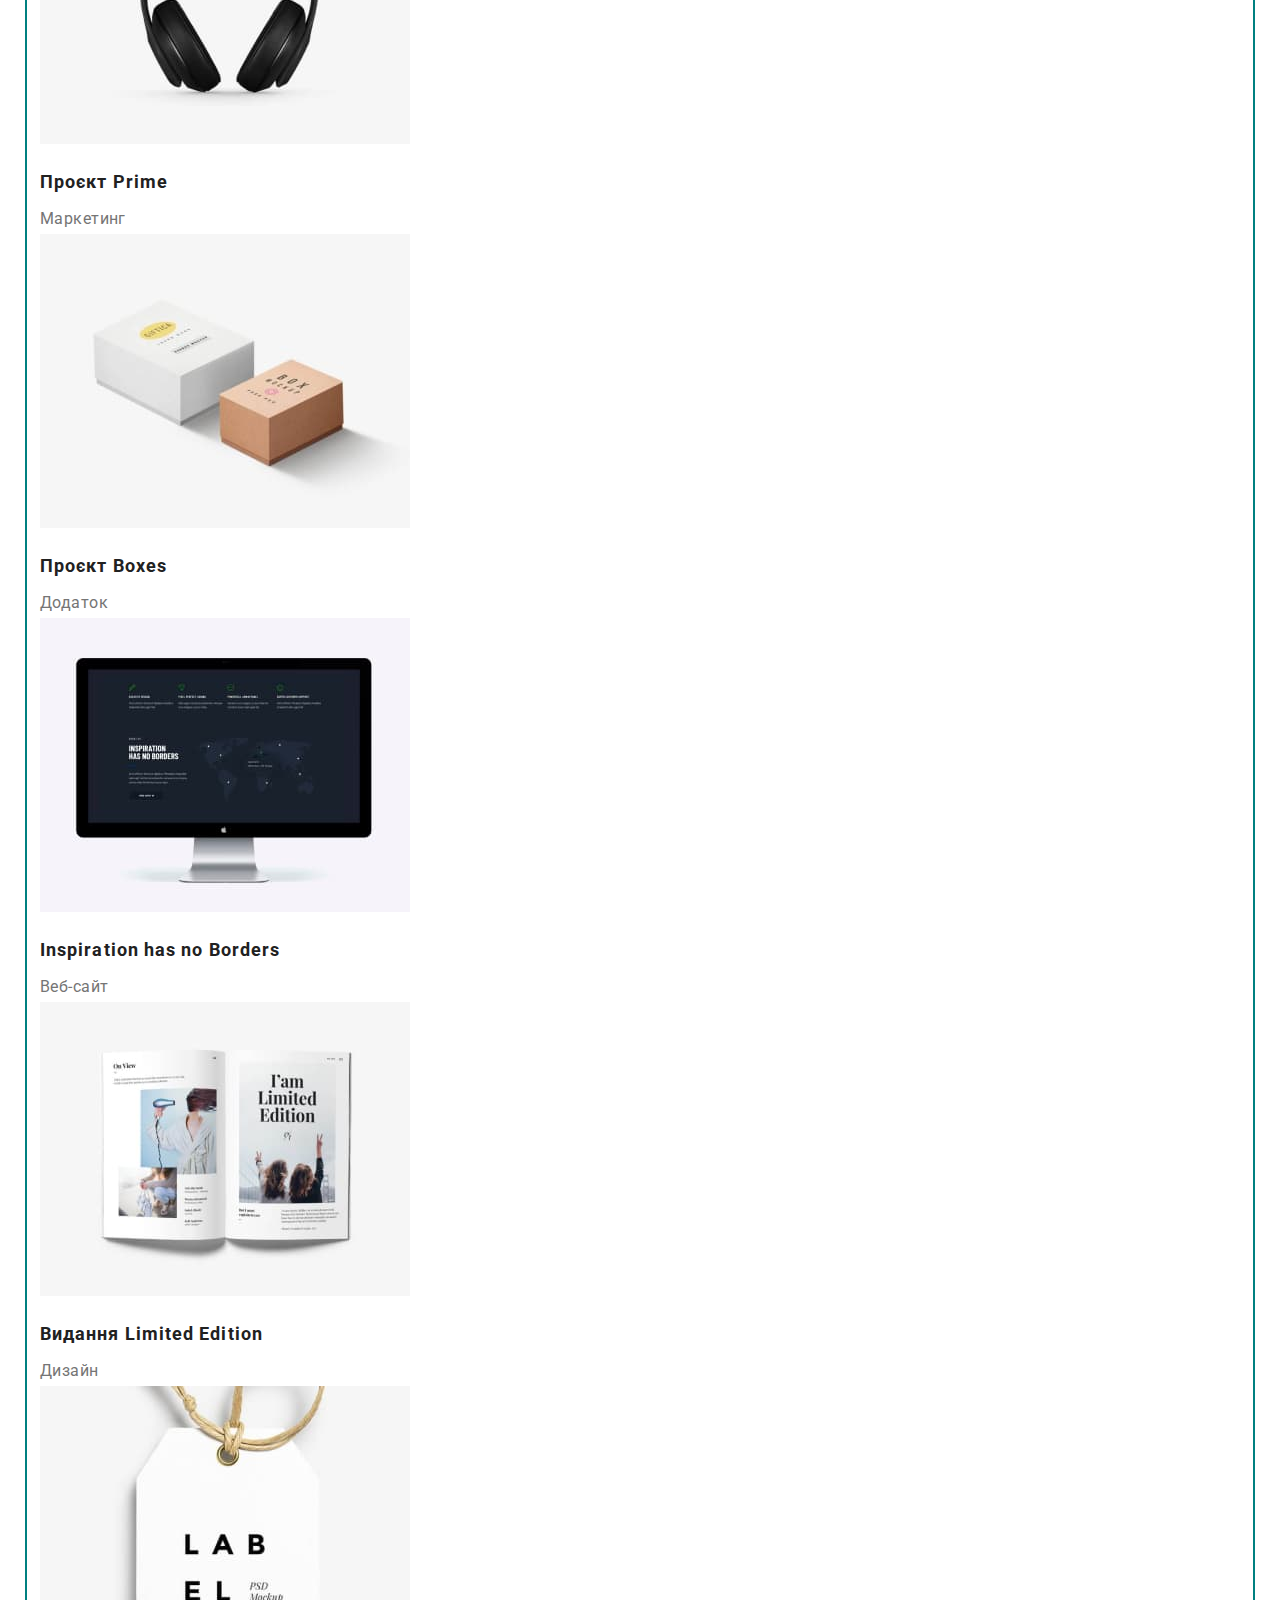
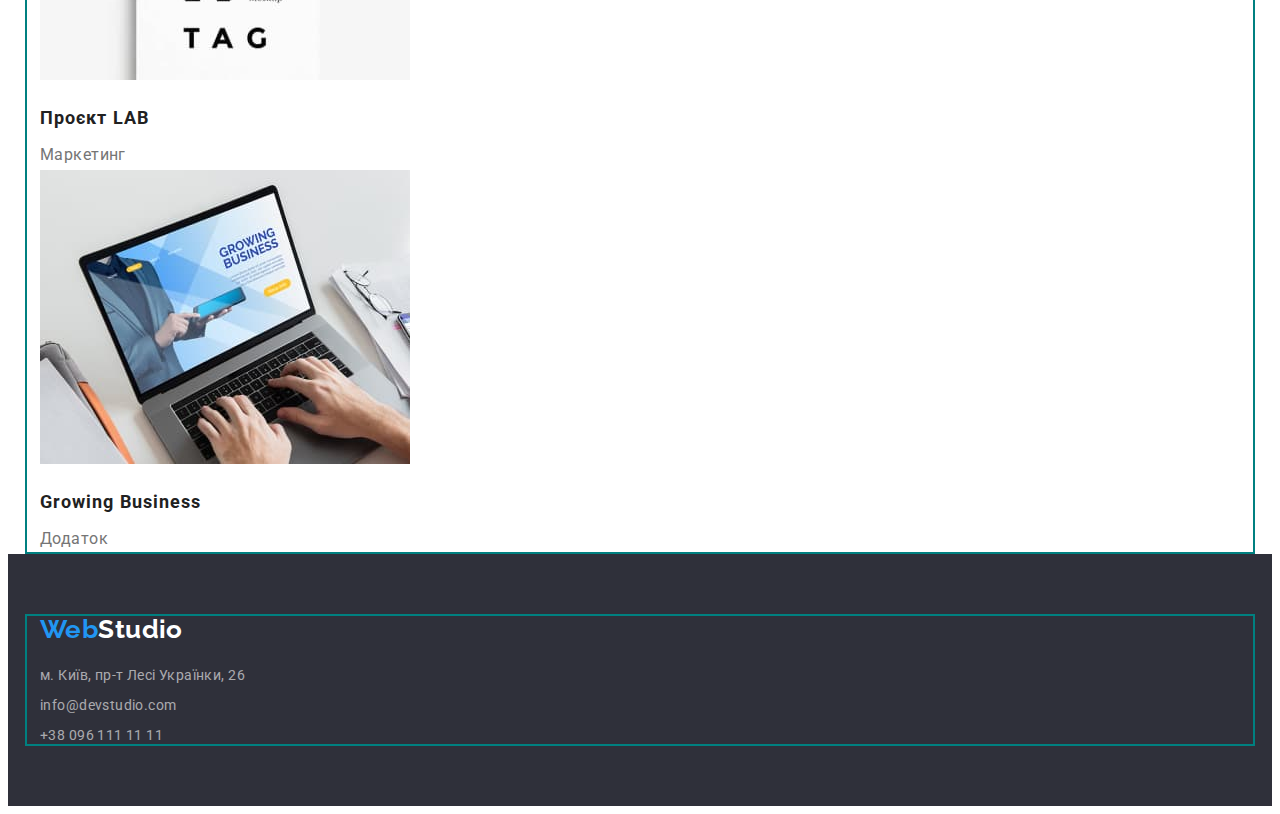
==== commit 994902dc: "fix header height" ====
--- a/portfolio.html
+++ b/portfolio.html
@@ -32,16 +32,20 @@
         >
 
         <nav class="site-nav">
-          <ul class="list">
-            <li><a href="./index.html" class="link">Студія</a></li>
-            <li><a href="./portfolio.html" class="link current">Портфоліо</a></li>
-            <li><a href="" class="link">Контакти</a></li>
+          <ul class="site-nav-list list">
+            <li class="site-nav-item"><a href="./index.html" class="link current">Студія</a></li>
+            <li class="site-nav-item"><a href="./portfolio.html" class="link">Портфоліо</a></li>
+            <li class="site-nav-item"><a href="" class="link">Контакти</a></li>
           </ul>
         </nav>
 
         <ul class="auth-nav list">
-          <li><a href="mailto:info@devstudio.com" class="link">info@devstudio.com</a></li>
-          <li><a href="tel:+380961111111" class="link">+38 096 111 11 11</a></li>
+          <li class="auth-nav-item">
+            <a href="mailto:info@devstudio.com" class="link">info@devstudio.com</a>
+          </li>
+          <li class="auth-nav-item">
+            <a href="tel:+380961111111" class="link">+38 096 111 11 11</a>
+          </li>
         </ul>
       </div>
     </header>
--- a/css/styles.css
+++ b/css/styles.css
@@ -141,7 +141,8 @@
 }
 
 .header .link {
-    padding: 24px 0 25px 0;
+    /* 1 px для нижнього паддінга додається рамкою хедера */
+    padding: 24px 0 24px 0; 
 }
 
 .site-nav .link{
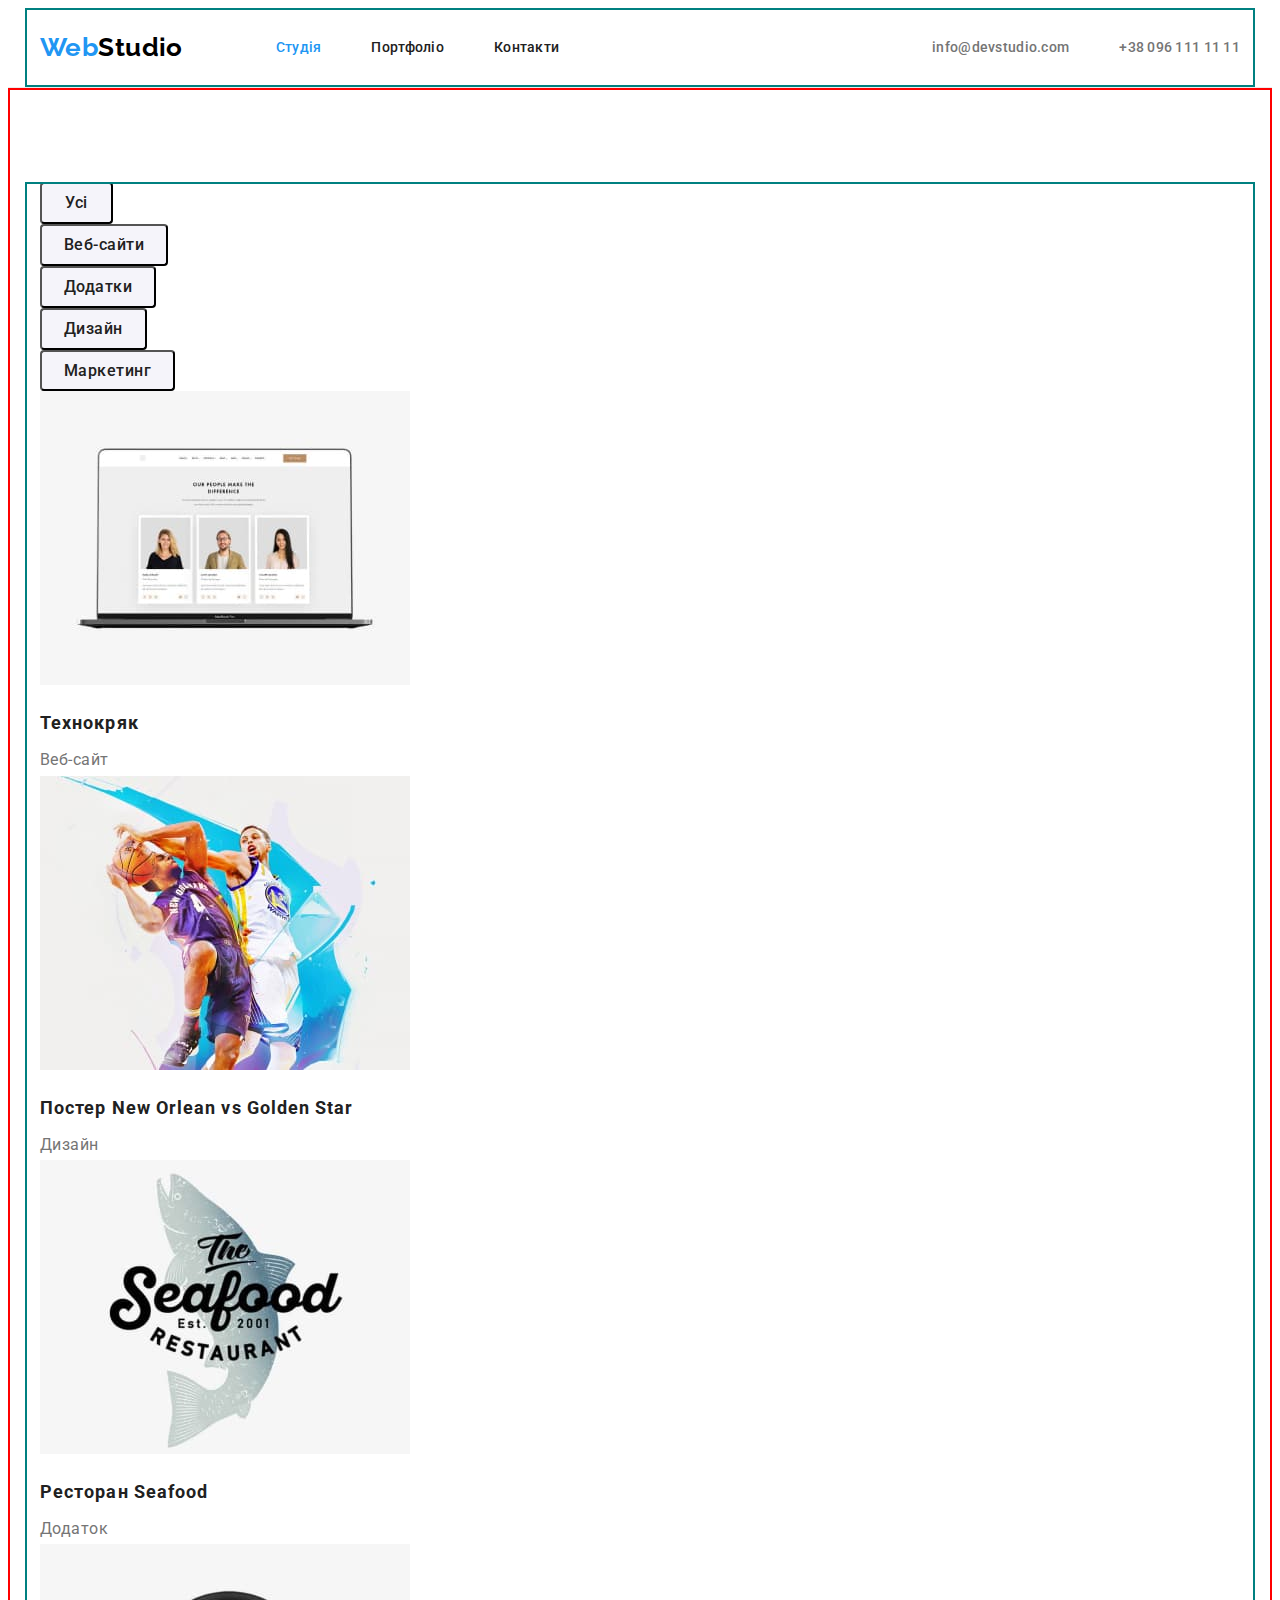
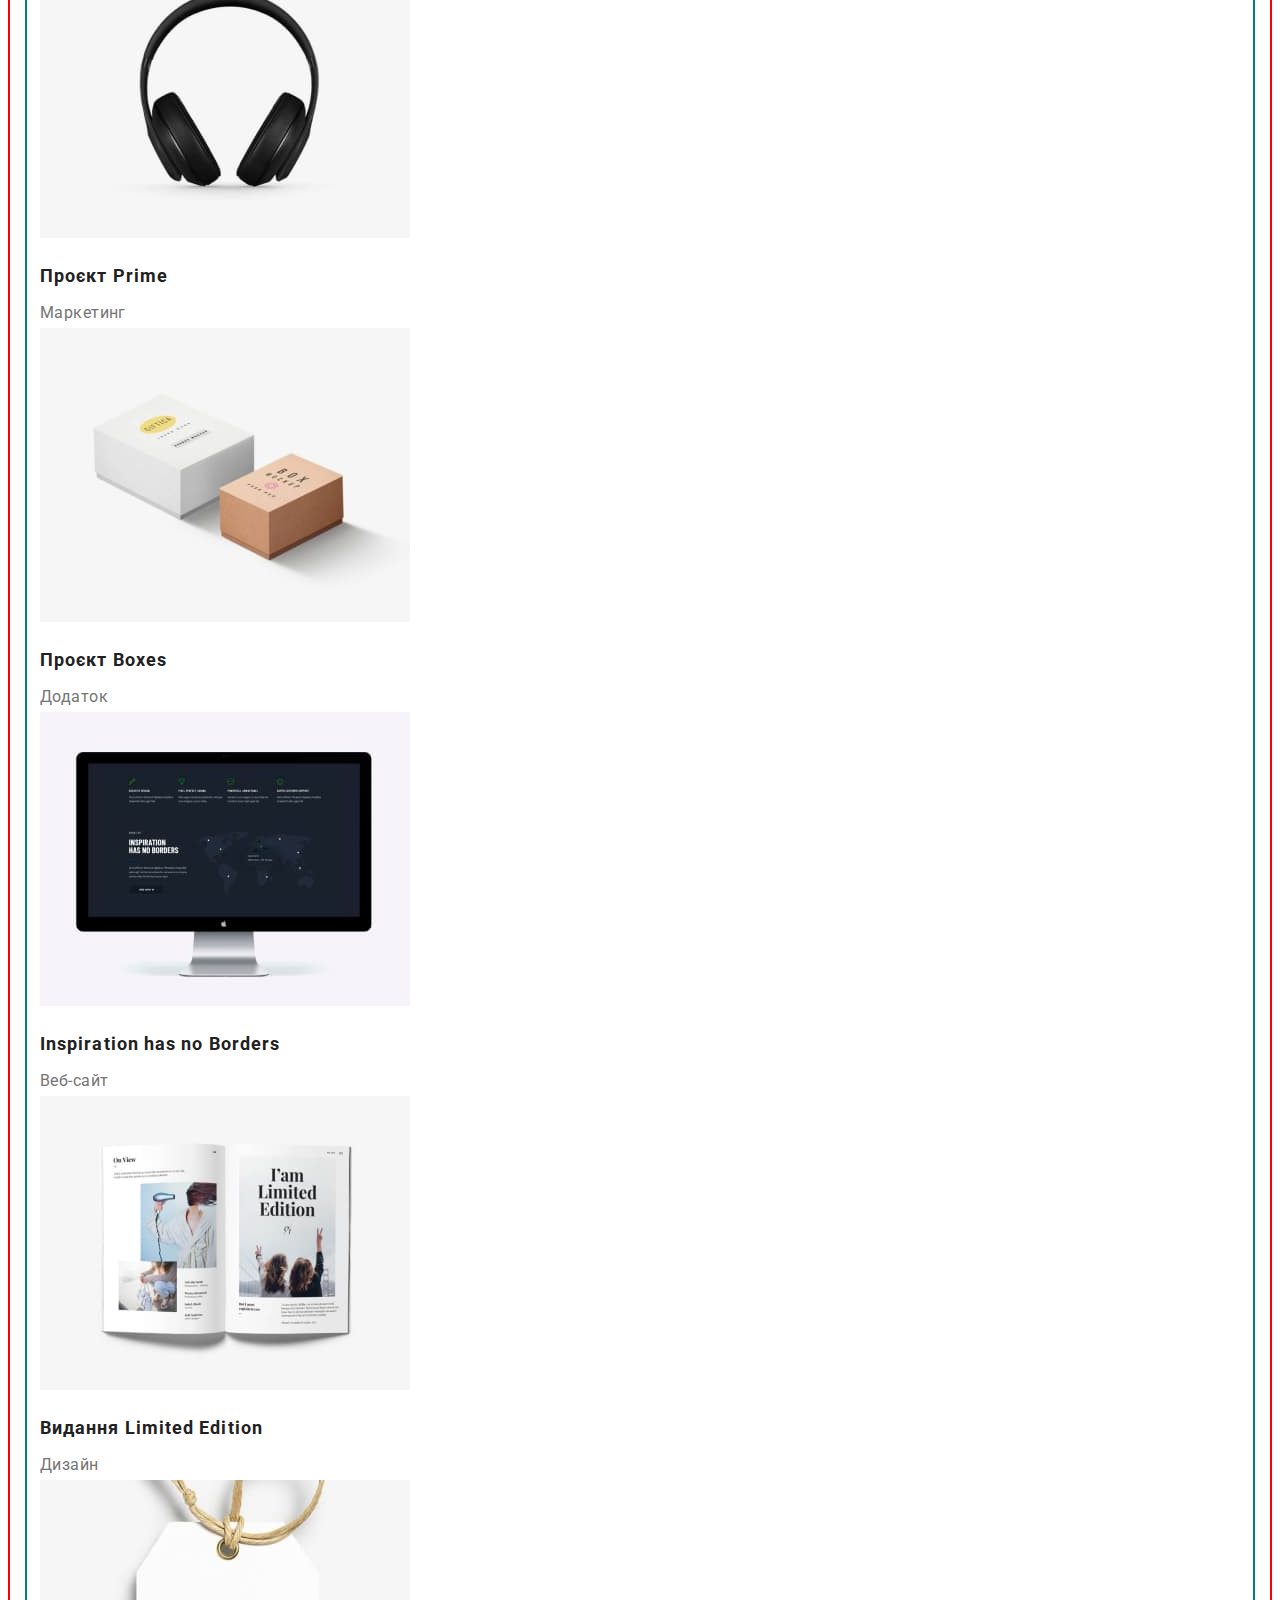
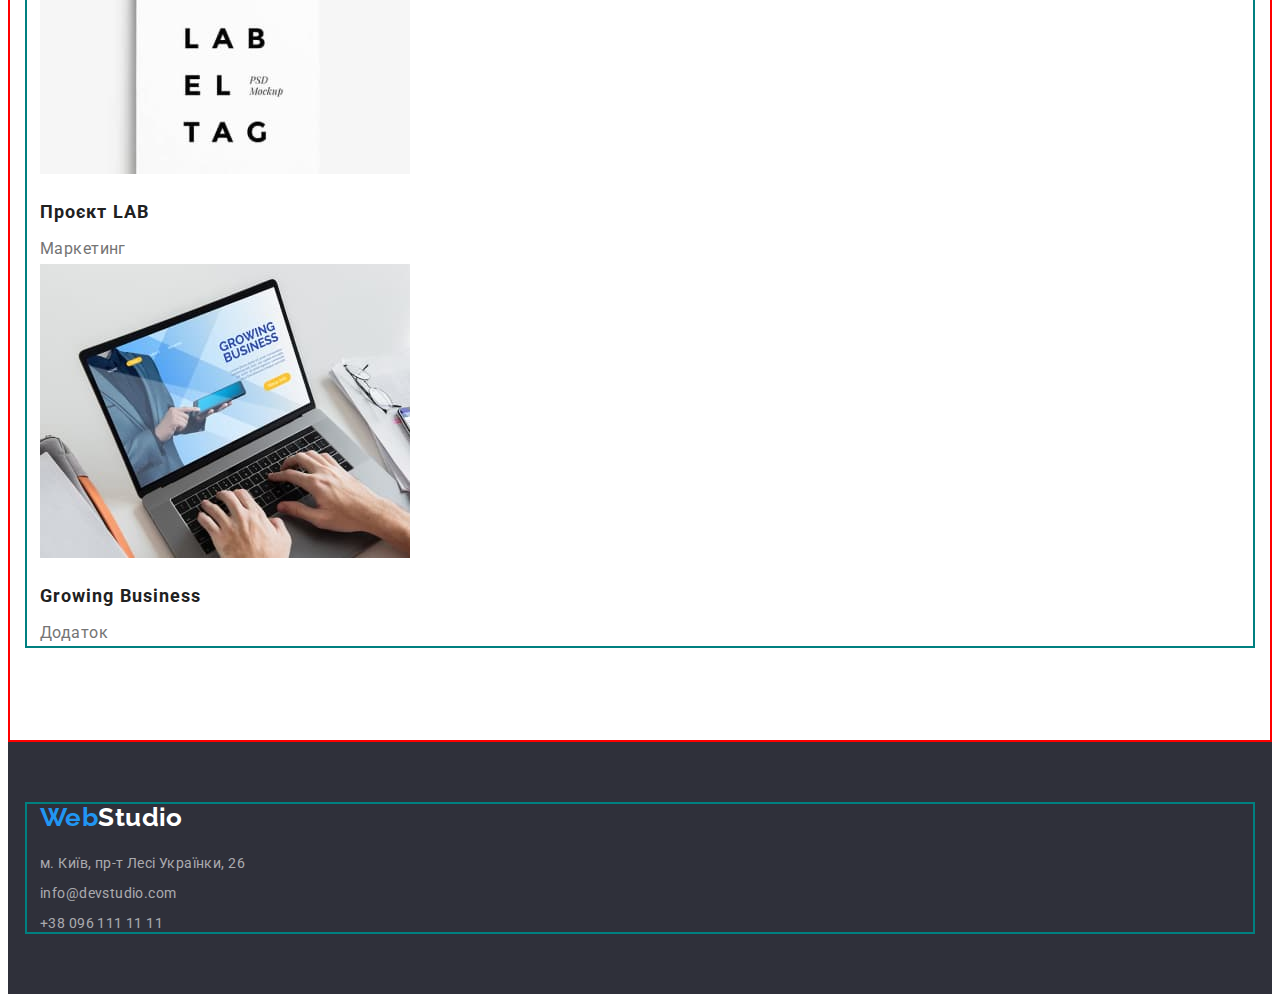
==== commit 244bd4b0: "fix header" ====
--- a/portfolio.html
+++ b/portfolio.html
@@ -53,7 +53,7 @@
     <!-- Main -->
     <main>
       <!-- Portfolio -->
-      <section class="portfolio">
+      <section class="portfolio section">
         <div class="container">
           <!-- Hidden header -->
           <h1 class="portfolio-title visually-hidden">Наші проекти</h1>
--- a/css/styles.css
+++ b/css/styles.css
@@ -115,7 +115,11 @@
     align-items: center;
 }
 
-.site-nav-list {
+.header .logo {
+    margin-right: 93px;
+}
+
+.site-nav {
     display: flex;
     /* margin-right: 50px; */
 }
@@ -125,8 +129,8 @@
     margin-left: auto;
 }
 
-.header .logo {
-    margin-right: 93px;
+.site-nav-list {
+    display: flex;
 }
 
 .site-nav-item:not(:last-child), 
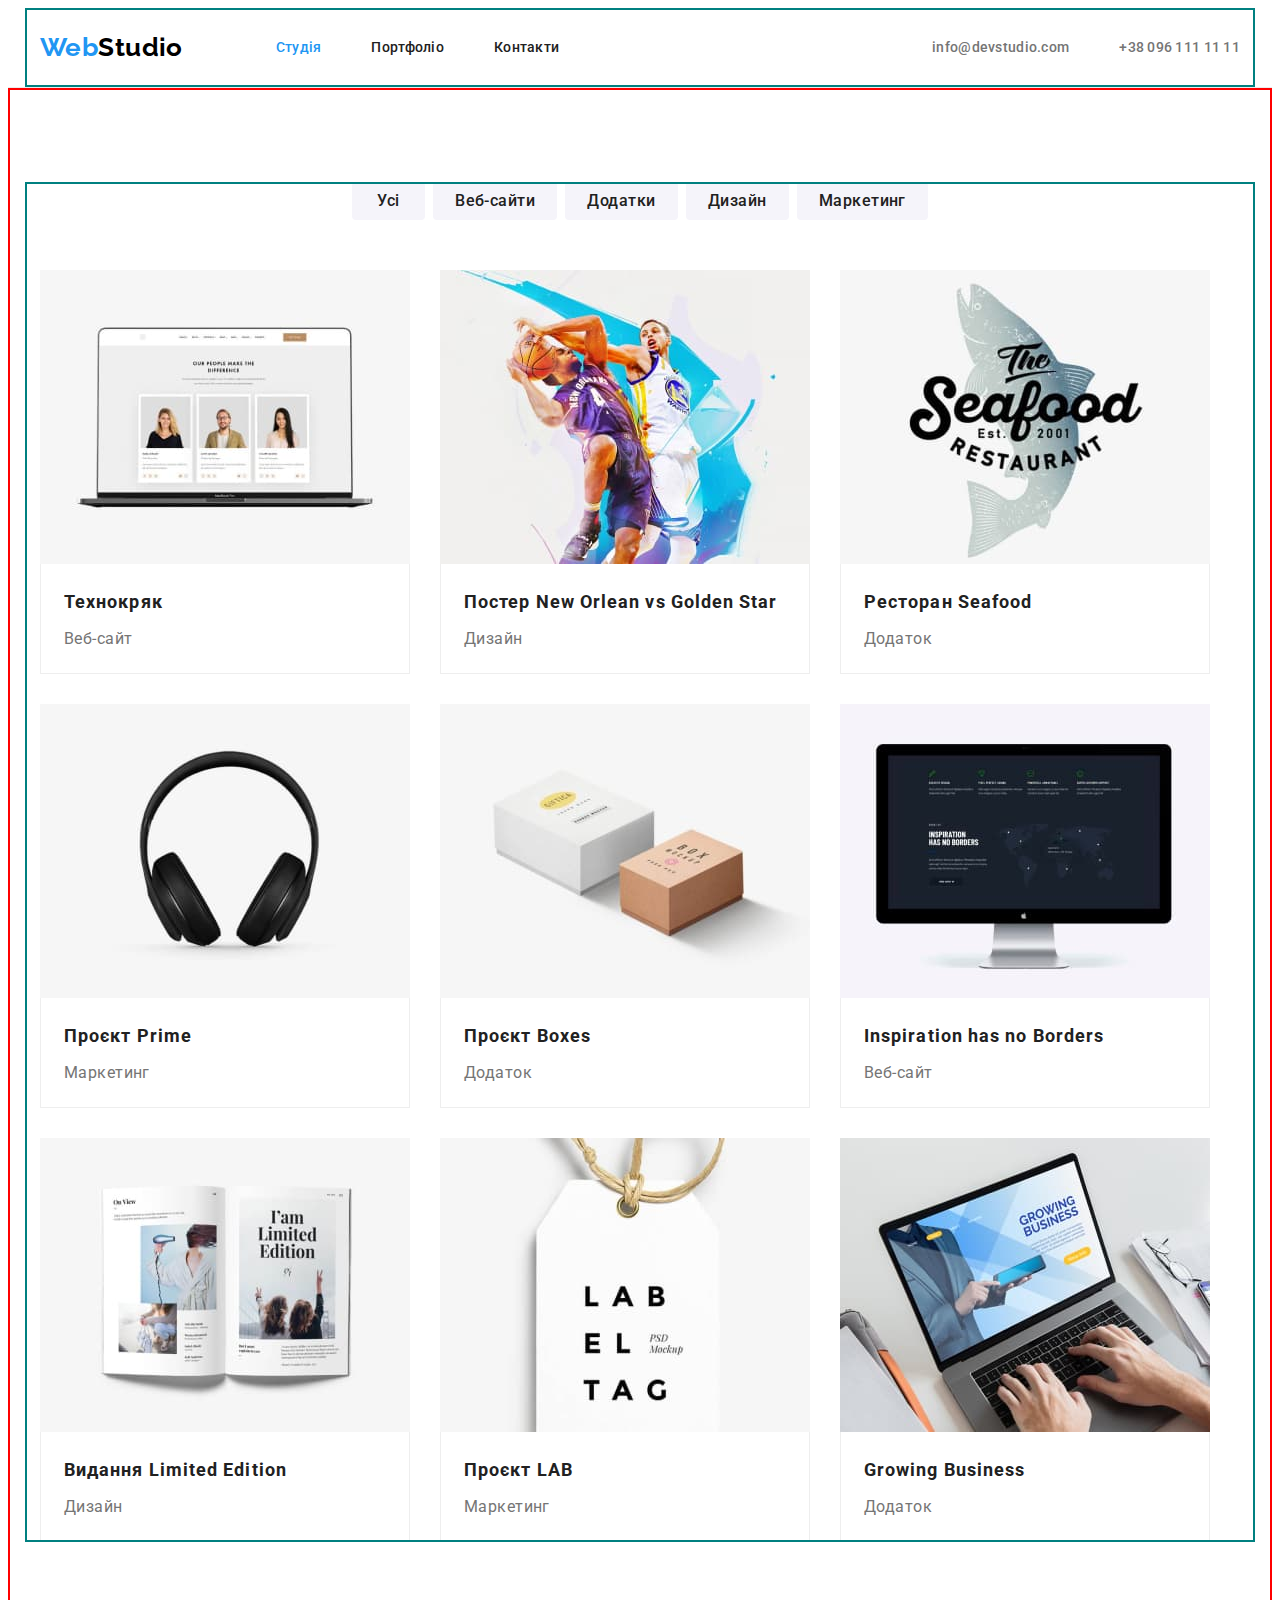
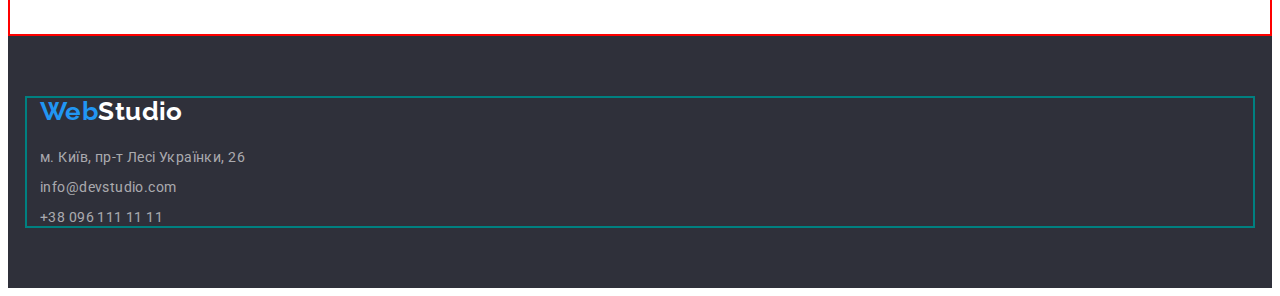
==== commit 80ca0d5d: "complete portfolio" ====
--- a/portfolio.html
+++ b/portfolio.html
@@ -54,19 +54,29 @@
     <main>
       <!-- Portfolio -->
       <section class="portfolio section">
-        <div class="container">
+        <div class="portfolio-container container">
           <!-- Hidden header -->
           <h1 class="portfolio-title visually-hidden">Наші проекти</h1>
           <!-- Hidden header -->
-          <ul class="list">
-            <li><button type="button" class="portfolio-btn button">Усі</button></li>
-            <li><button type="button" class="portfolio-btn button">Веб-сайти</button></li>
-            <li><button type="button" class="portfolio-btn button">Додатки</button></li>
-            <li><button type="button" class="portfolio-btn button">Дизайн</button></li>
-            <li><button type="button" class="portfolio-btn button">Маркетинг</button></li>
-          </ul>
-          <ul class="list">
-            <li>
+          <ul class="list portfolio-btn-container">
+            <li class="portfolio-btn-item">
+              <button type="button" class="portfolio-btn button">Усі</button>
+            </li>
+            <li class="portfolio-btn-item">
+              <button type="button" class="portfolio-btn button">Веб-сайти</button>
+            </li>
+            <li class="portfolio-btn-item">
+              <button type="button" class="portfolio-btn button">Додатки</button>
+            </li>
+            <li class="portfolio-btn-item">
+              <button type="button" class="portfolio-btn button">Дизайн</button>
+            </li>
+            <li class="portfolio-btn-item">
+              <button type="button" class="portfolio-btn button">Маркетинг</button>
+            </li>
+          </ul>
+          <ul class="list cards-set">
+            <li class="cards-set-item">
               <a href="" class="link">
                 <img
                   src="./images/portfolio-project-1.jpg"
@@ -75,11 +85,13 @@
                   height="294"
                   class="potfolio-img"
                 />
-                <h2 class="portfolio-subtitle">Технокряк</h2>
-                <p class="portfolio-text">Веб-сайт</p>
-              </a>
-            </li>
-            <li>
+                <div class="portfolio-content">
+                  <h2 class="portfolio-subtitle">Технокряк</h2>
+                  <p class="portfolio-text">Веб-сайт</p>
+                </div>
+              </a>
+            </li>
+            <li class="cards-set-item">
               <a href="" class="link">
                 <img
                   src="./images/portfolio-project-2.jpg"
@@ -88,11 +100,13 @@
                   height="294"
                   class="potfolio-img"
                 />
-                <h2 class="portfolio-subtitle">Постер New Orlean vs Golden Star</h2>
-                <p class="portfolio-text">Дизайн</p>
-              </a>
-            </li>
-            <li>
+                <div class="portfolio-content">
+                  <h2 class="portfolio-subtitle">Постер New Orlean vs Golden Star</h2>
+                  <p class="portfolio-text">Дизайн</p>
+                </div>
+              </a>
+            </li>
+            <li class="cards-set-item">
               <a href="" class="link">
                 <img
                   src="./images/portfolio-project-3.jpg"
@@ -101,11 +115,13 @@
                   height="294"
                   class="potfolio-img"
                 />
-                <h2 class="portfolio-subtitle">Ресторан Seafood</h2>
-                <p class="portfolio-text">Додаток</p>
-              </a>
-            </li>
-            <li>
+                <div class="portfolio-content">
+                  <h2 class="portfolio-subtitle">Ресторан Seafood</h2>
+                  <p class="portfolio-text">Додаток</p>
+                </div>
+              </a>
+            </li>
+            <li class="cards-set-item">
               <a href="" class="link">
                 <img
                   src="./images/portfolio-project-4.jpg"
@@ -114,11 +130,13 @@
                   height="294"
                   class="potfolio-img"
                 />
-                <h2 class="portfolio-subtitle">Проєкт Prime</h2>
-                <p class="portfolio-text">Маркетинг</p>
-              </a>
-            </li>
-            <li>
+                <div class="portfolio-content">
+                  <h2 class="portfolio-subtitle">Проєкт Prime</h2>
+                  <p class="portfolio-text">Маркетинг</p>
+                </div>
+              </a>
+            </li>
+            <li class="cards-set-item">
               <a href="" class="link">
                 <img
                   src="./images/portfolio-project-5.jpg"
@@ -127,11 +145,13 @@
                   height="294"
                   class="potfolio-img"
                 />
-                <h2 class="portfolio-subtitle">Проєкт Boxes</h2>
-                <p class="portfolio-text">Додаток</p>
-              </a>
-            </li>
-            <li>
+                <div class="portfolio-content">
+                  <h2 class="portfolio-subtitle">Проєкт Boxes</h2>
+                  <p class="portfolio-text">Додаток</p>
+                </div>
+              </a>
+            </li>
+            <li class="cards-set-item">
               <a href="" class="link">
                 <img
                   src="./images/portfolio-project-6.jpg"
@@ -140,11 +160,13 @@
                   height="294"
                   class="potfolio-img"
                 />
-                <h2 class="portfolio-subtitle">Inspiration has no Borders</h2>
-                <p class="portfolio-text">Веб-сайт</p>
-              </a>
-            </li>
-            <li>
+                <div class="portfolio-content">
+                  <h2 class="portfolio-subtitle">Inspiration has no Borders</h2>
+                  <p class="portfolio-text">Веб-сайт</p>
+                </div>
+              </a>
+            </li>
+            <li class="cards-set-item">
               <a href="" class="link">
                 <img
                   src="./images/portfolio-project-7.jpg"
@@ -153,11 +175,13 @@
                   height="294"
                   class="potfolio-img"
                 />
-                <h2 class="portfolio-subtitle">Видання Limited Edition</h2>
-                <p class="portfolio-text">Дизайн</p>
-              </a>
-            </li>
-            <li>
+                <div class="portfolio-content">
+                  <h2 class="portfolio-subtitle">Видання Limited Edition</h2>
+                  <p class="portfolio-text">Дизайн</p>
+                </div>
+              </a>
+            </li>
+            <li class="cards-set-item">
               <a href="" class="link">
                 <img
                   src="./images/portfolio-project-8.jpg"
@@ -166,11 +190,13 @@
                   height="294"
                   class="potfolio-img"
                 />
-                <h2 class="portfolio-subtitle">Проєкт LAB</h2>
-                <p class="portfolio-text">Маркетинг</p>
-              </a>
-            </li>
-            <li>
+                <div class="portfolio-content">
+                  <h2 class="portfolio-subtitle">Проєкт LAB</h2>
+                  <p class="portfolio-text">Маркетинг</p>
+                </div>
+              </a>
+            </li>
+            <li class="cards-set-item">
               <a href="" class="link">
                 <img
                   src="./images/portfolio-project-9.jpg"
@@ -179,8 +205,10 @@
                   height="294"
                   class="potfolio-img"
                 />
-                <h2 class="portfolio-subtitle">Growing Business</h2>
-                <p class="portfolio-text">Додаток</p>
+                <div class="portfolio-content">
+                  <h2 class="portfolio-subtitle">Growing Business</h2>
+                  <p class="portfolio-text">Додаток</p>
+                </div>
               </a>
             </li>
           </ul>
--- a/css/styles.css
+++ b/css/styles.css
@@ -12,6 +12,8 @@
         sans-serif;
     --logo-font-family: 'Raleway',
         sans-serif;
+    --indent: 30px;
+    --cards-in-row: 3;
 }
 
 /* General */
@@ -86,6 +88,16 @@
     overflow: hidden;
 }
 
+.cards-set {
+    display: flex;
+    flex-wrap: wrap;
+    gap: var(--indent);
+}
+
+.cards-set-item {
+   flex-basis: calc((100% - (var(--indent) * (var(--cards-in-row) -1 ))) / var(--cards-in-row));
+}
+
 
 /* logo */
 
@@ -121,7 +133,6 @@
 
 .site-nav {
     display: flex;
-    /* margin-right: 50px; */
 }
 
 .auth-nav {
@@ -141,7 +152,6 @@
 
 .header {
     border-bottom: 1px solid #ECECEC;
-    /* padding: 24px 0 25px 0; */
 }
 
 .header .link {
@@ -269,13 +279,6 @@
     background-color: #F5F4FA;
 }
 
-/* .team-card {
-    box-shadow: 0px 1px 3px rgba(0, 0, 0, 0.12), 
-                0px 1px 1px rgba(0, 0, 0, 0.14), 
-                0px 2px 1px rgba(0, 0, 0, 0.2);
-    border-radius: 0px 0px 4px 4px;
-} */
-
 .team-img {
     margin-bottom: 30px;
 }
@@ -339,9 +342,24 @@
     text-align: center;
 }
 
-.potfolio-img {
-    margin-bottom: 20px;
-}
+.portfolio-content {
+    padding: 20px 23px 19px;
+
+    border-right: solid #EEEEEE;
+    border-left: solid #EEEEEE;
+    border-bottom: solid #EEEEEE;
+    border-right-width: 1px;
+    border-left-width: 1px;
+    border-bottom-width: 1px;
+}
+
+.portfolio-btn-container {
+    display: flex;
+    justify-content: center;
+
+    /* padding-bottom: 16px; */
+    margin-bottom: 50px;
+    }
 
 .portfolio-subtitle {
     margin-bottom: 4px;
@@ -365,8 +383,10 @@
 
 .portfolio-btn {
     padding: 6px 22px;
+    
     min-height: 38px;
     min-width: 73px;
+    border: none;
 
     color: var(--secondary-color);
     background-color: var(--portfolio-btn-background-color);
@@ -380,6 +400,11 @@
     letter-spacing: 0.03em;
 }
 
+.portfolio-btn-item:not(:last-child) {
+    margin-right: 8px;
+}
+
+
 .portfolio-btn:hover,
 .portfolio-btn:focus {
     color: var(--logo-secondary-color);
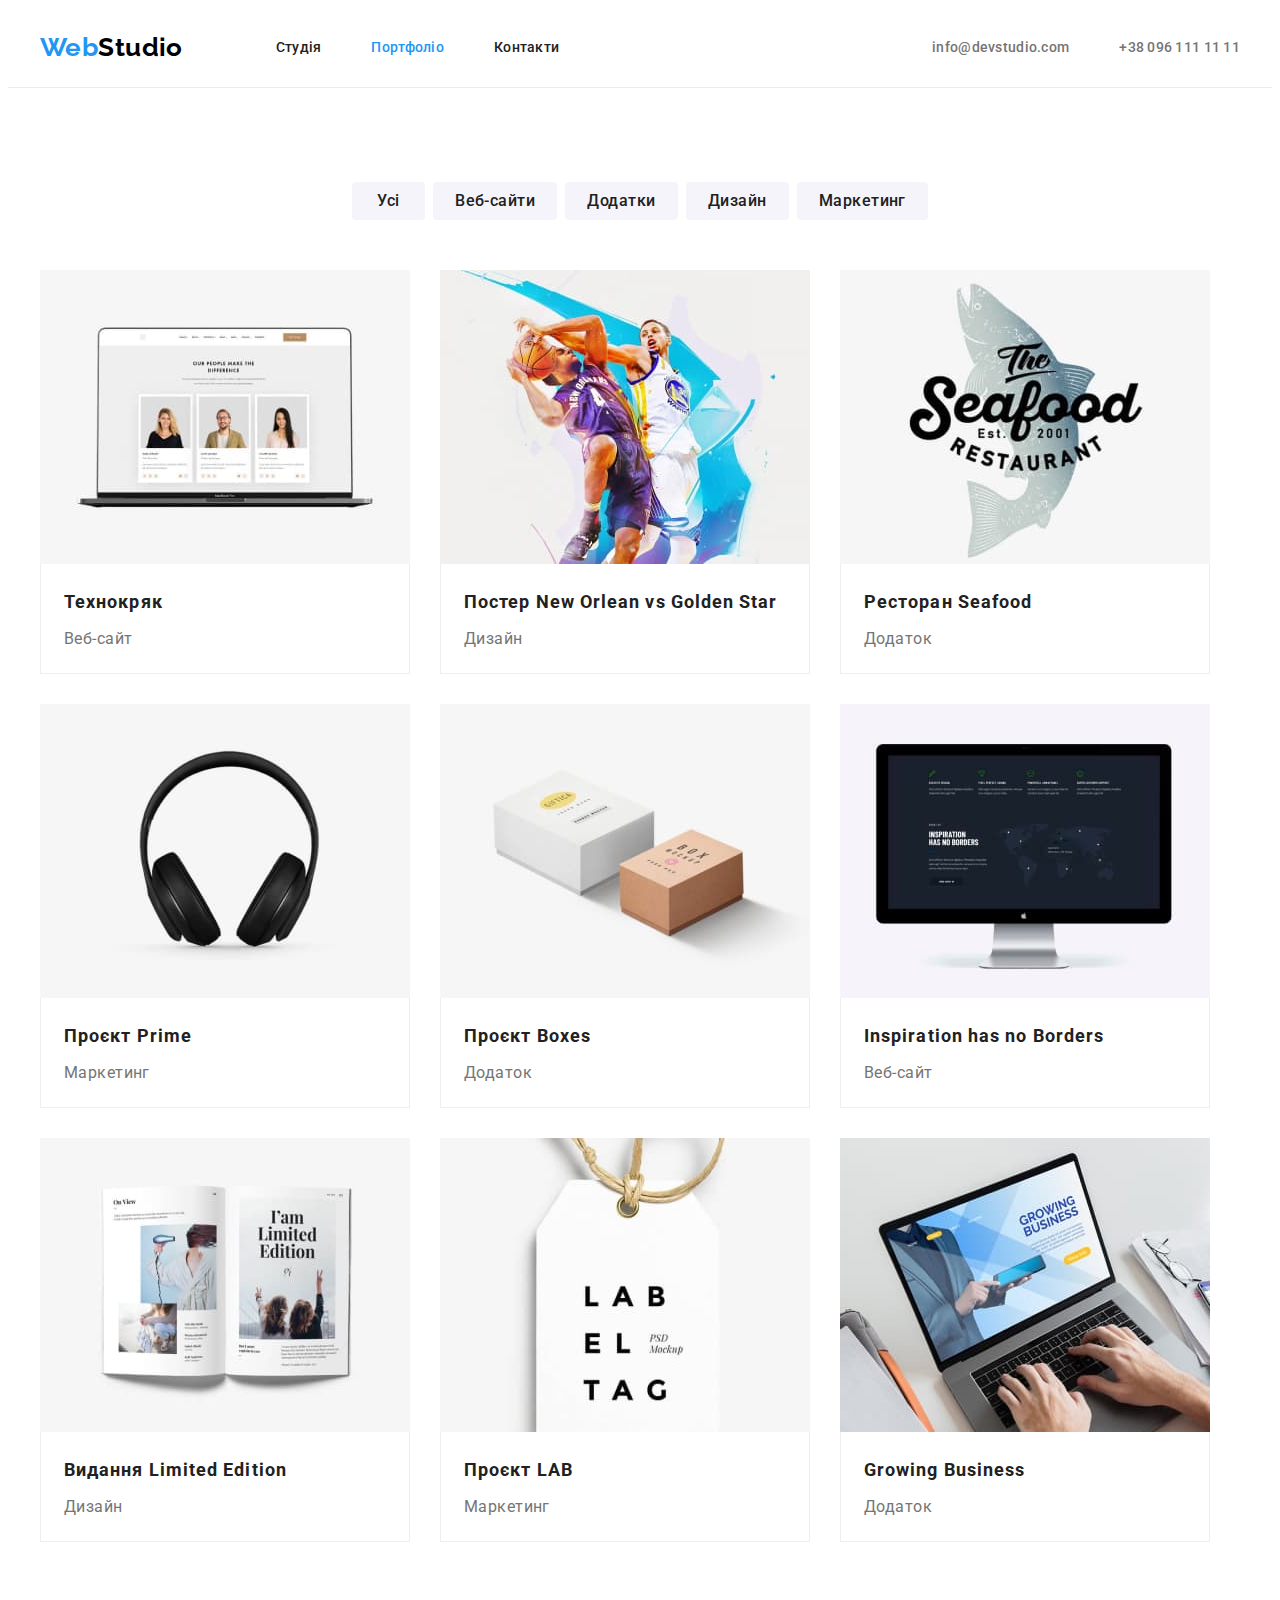
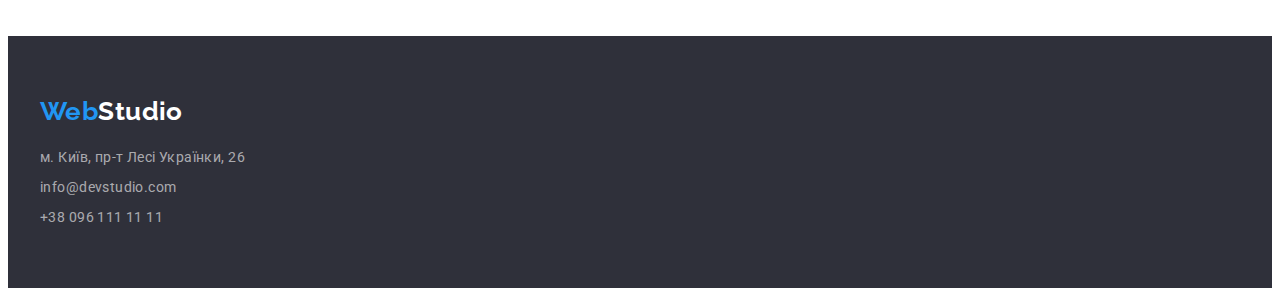
==== commit cd82abce: "complete studio" ====
--- a/portfolio.html
+++ b/portfolio.html
@@ -33,8 +33,10 @@
 
         <nav class="site-nav">
           <ul class="site-nav-list list">
-            <li class="site-nav-item"><a href="./index.html" class="link current">Студія</a></li>
-            <li class="site-nav-item"><a href="./portfolio.html" class="link">Портфоліо</a></li>
+            <li class="site-nav-item"><a href="./index.html" class="link">Студія</a></li>
+            <li class="site-nav-item">
+              <a href="./portfolio.html" class="link current">Портфоліо</a>
+            </li>
             <li class="site-nav-item"><a href="" class="link">Контакти</a></li>
           </ul>
         </nav>
--- a/css/styles.css
+++ b/css/styles.css
@@ -32,6 +32,7 @@
 }
 
 .list {
+    display: block;
     list-style: none;
     margin: 0;
     padding: 0;
@@ -39,6 +40,8 @@
 
 img {
     display: block;
+    /* max-width: 100%;
+    height: auto; */
 }
 
 /* END Reset */
@@ -57,16 +60,10 @@
     padding-right: 15px;
     margin-left: auto;
     margin-right: auto;
-
-    outline: 2px solid teal;
-    outline-offset: -2px;
 }
 
 .section {
     padding: 94px 0;
-
-    outline: 2px solid red;
-    outline-offset: -2px;
 }
 
 .button {
@@ -251,6 +248,18 @@
 
 /* Features */
 
+.features-container {
+    display: flex;
+}
+
+.features-item {
+    width: 270px;
+}
+
+.features-item:not(:last-child) {
+    margin-right: 30px;
+}
+
 .features-subtitle {
     margin-bottom: 10px;
 
@@ -277,10 +286,8 @@
 
 .team.section {
     background-color: #F5F4FA;
-}
-
-.team-img {
-    margin-bottom: 30px;
+    --cards-in-row: 4;
+
 }
 
 .team-subtitle {
@@ -298,6 +305,13 @@
     font-size: 16px;
     line-height: 1.19;
     text-align: center;
+}
+
+.team-content {
+    padding-top: 30px;
+    padding-bottom: 30px;
+
+    background-color: var(--logo-secondary-color);
 }
 
 /* footer */
